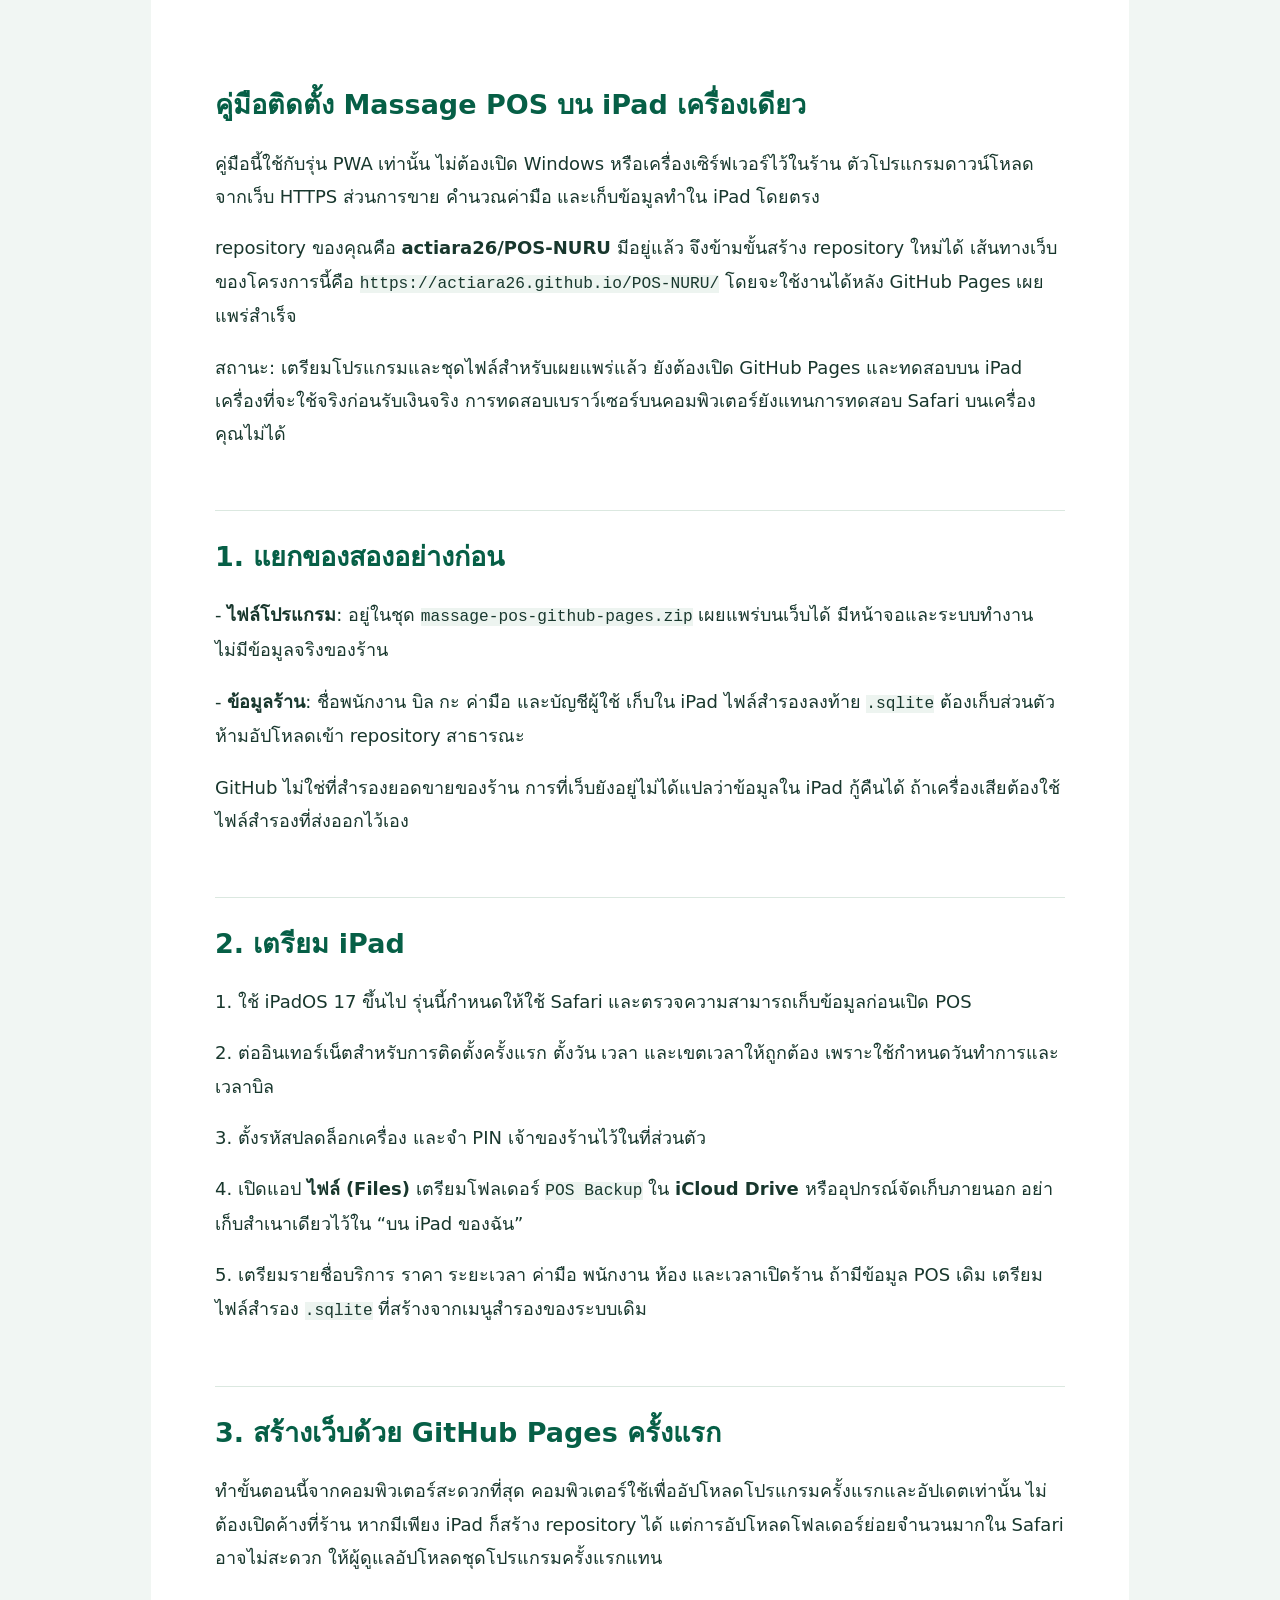
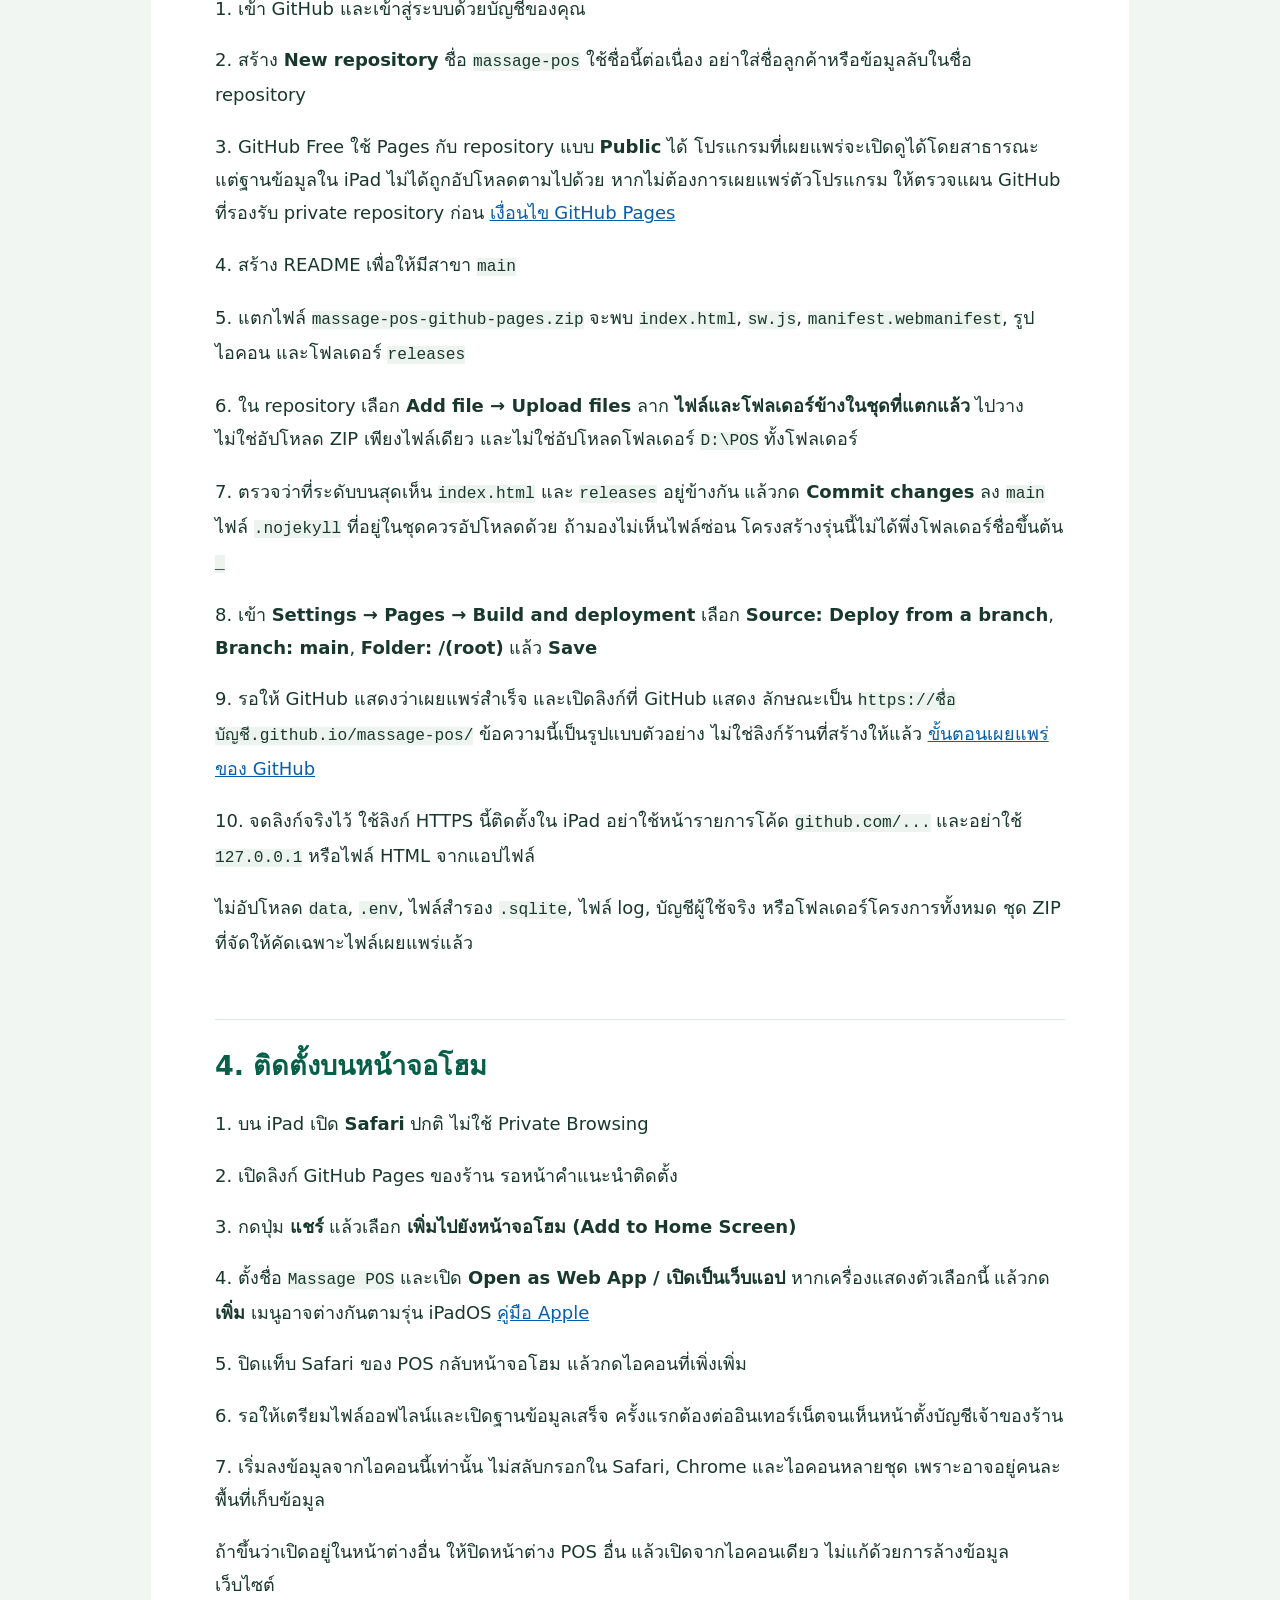
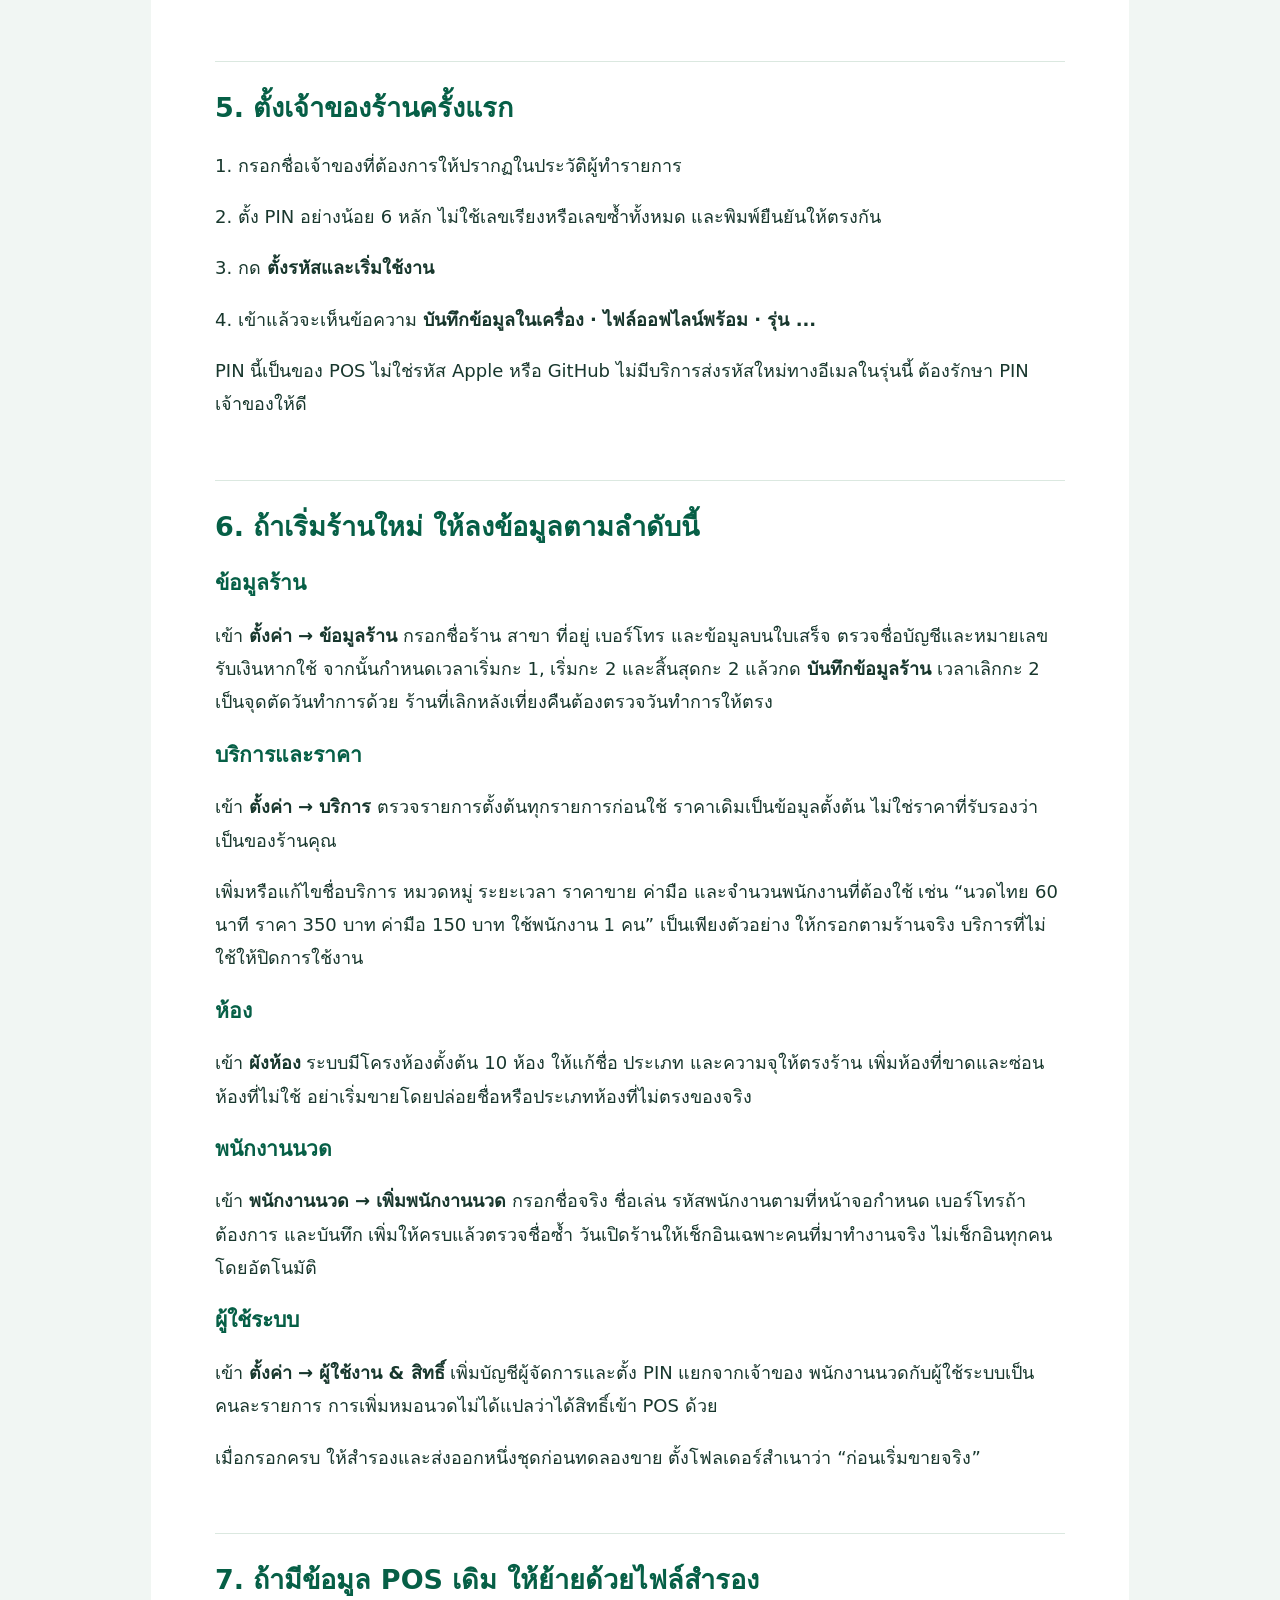
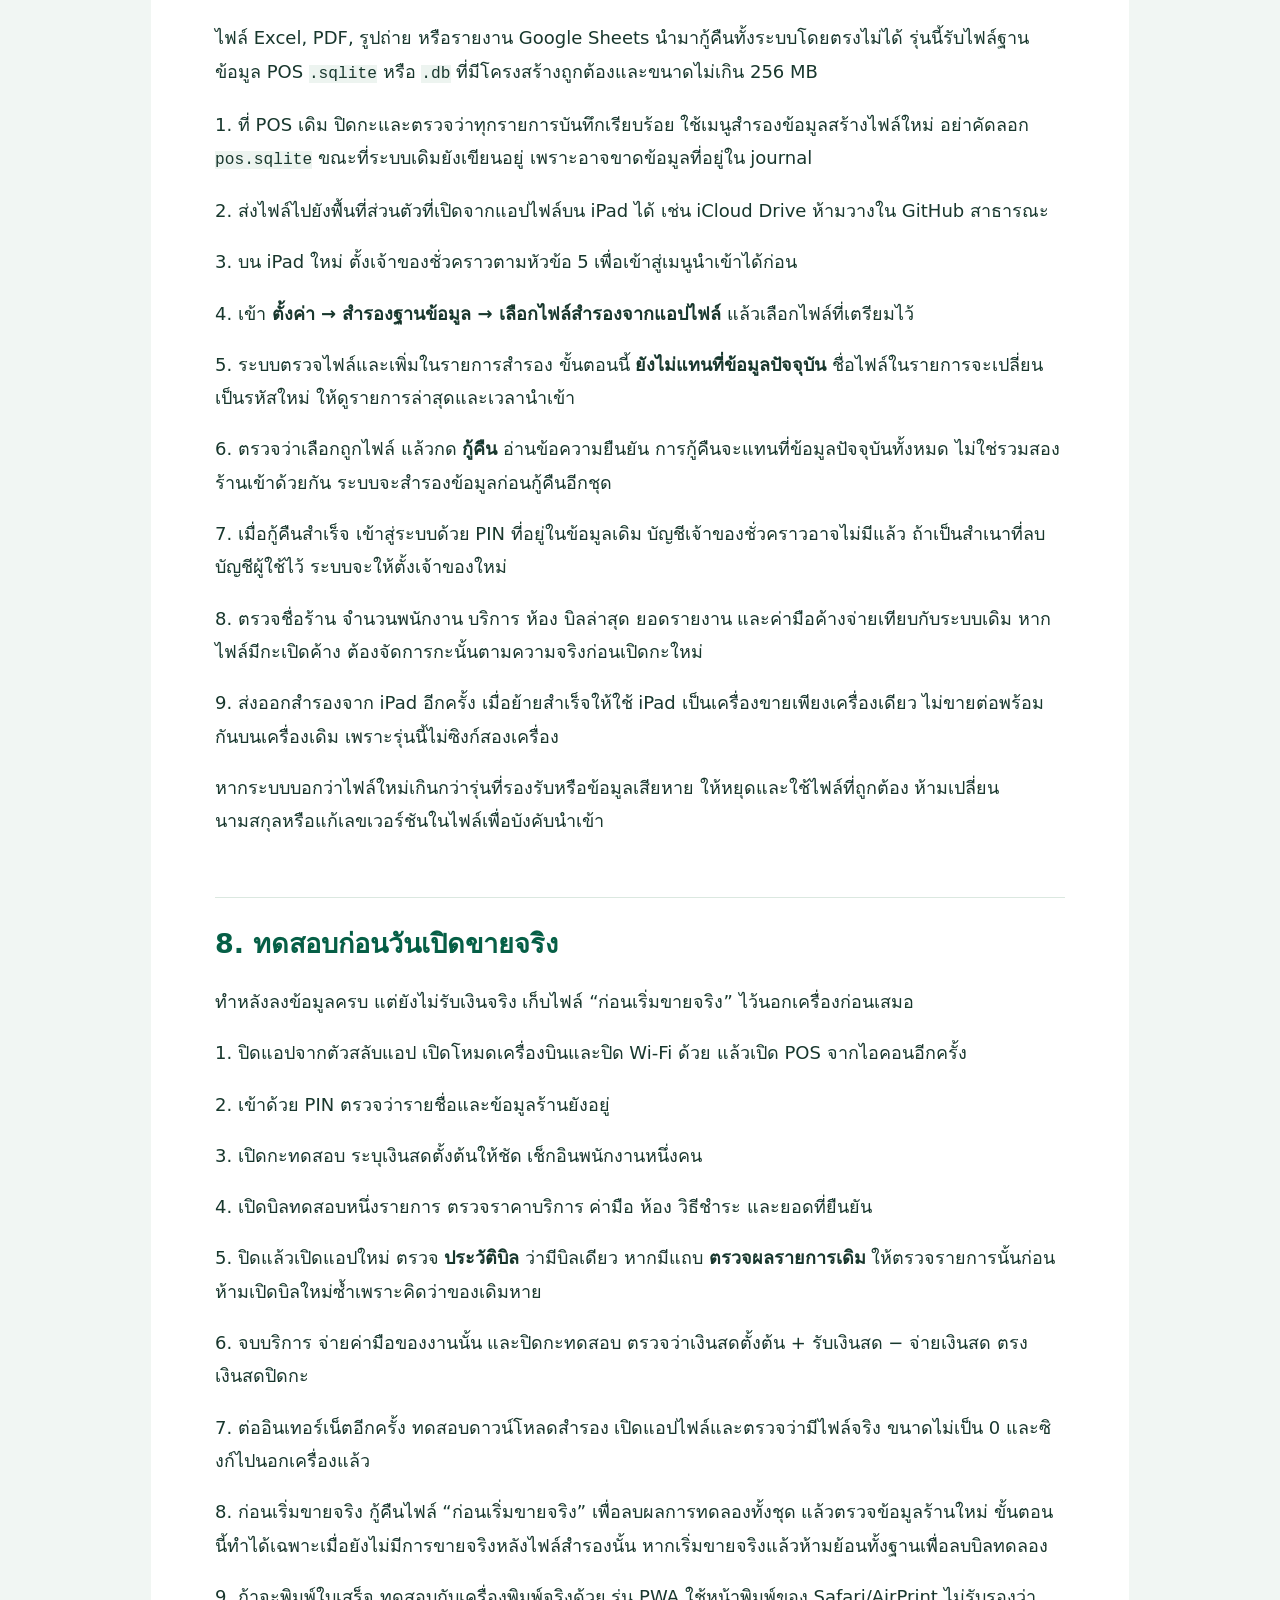
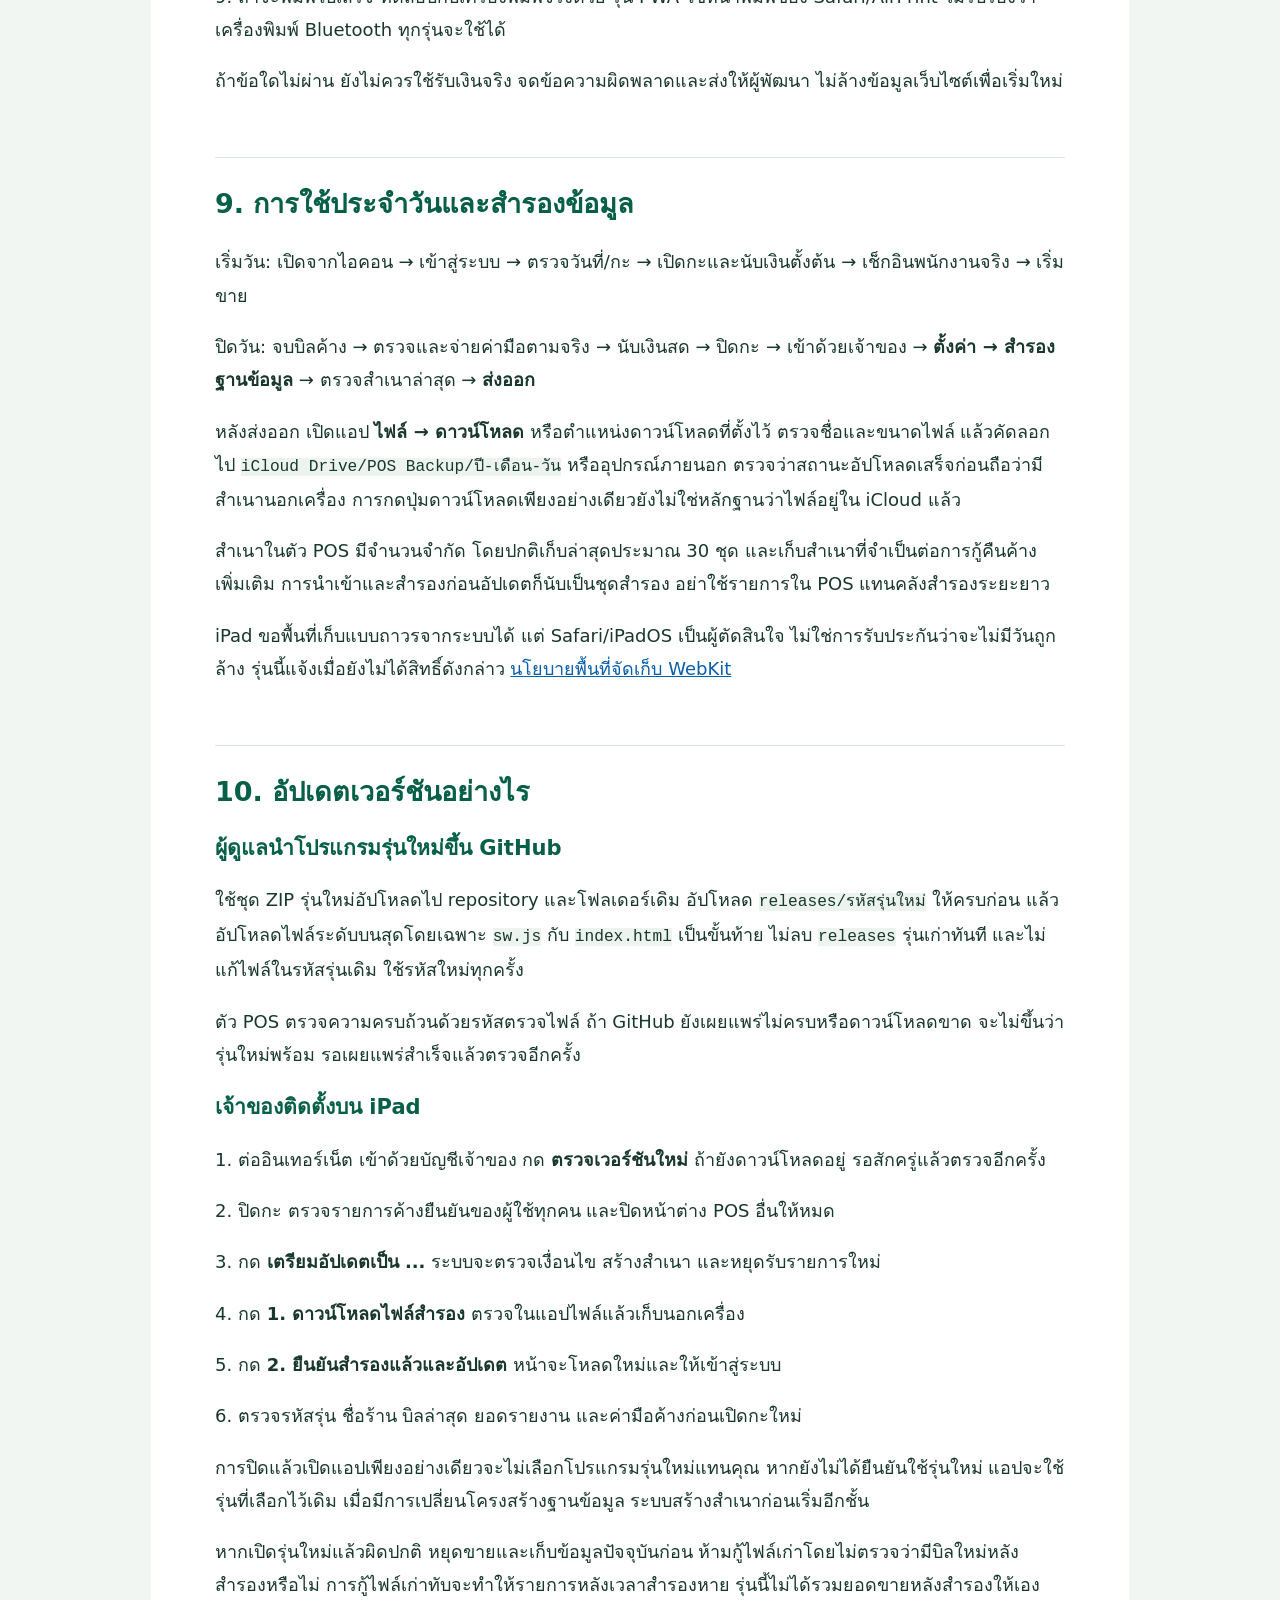
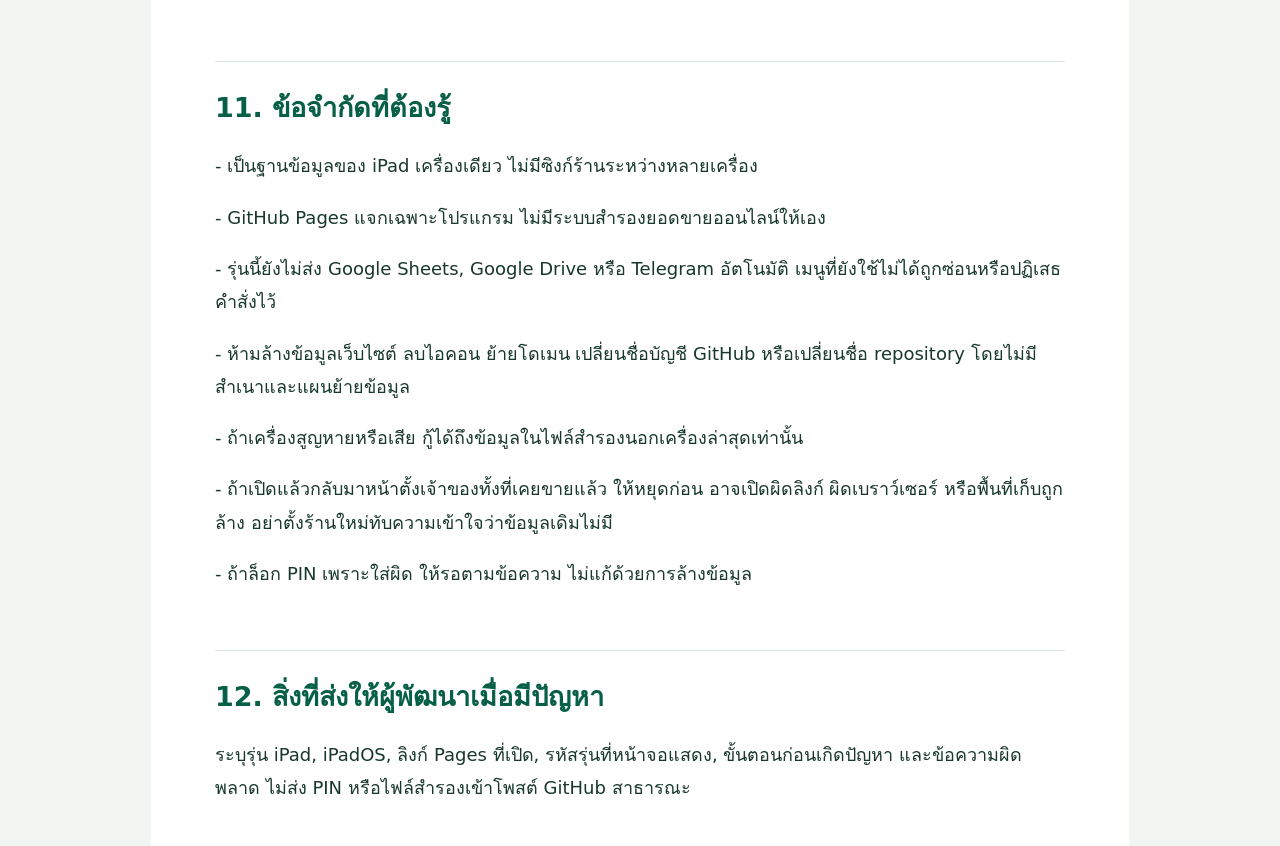
==== guide.html @ fe76857d "Add iPad PWA shell and Thai setup guide Publish only the generated program and documentation for the" ====
<!doctype html><html lang="th"><meta charset="utf-8"><meta name="viewport" content="width=device-width,initial-scale=1"><title>คู่มือ POS บน iPad</title><style>body{font:18px/1.85 system-ui,sans-serif;color:#18372d;background:#f1f6f3;margin:0}article{max-width:850px;margin:auto;background:white;padding:clamp(24px,5vw,64px)}h1,h2,h3{line-height:1.4;color:#065f46}h2{margin-top:2.2em;border-top:1px solid #dbe8e0;padding-top:1em}a{color:#075eaa;overflow-wrap:anywhere}code{font-size:.9em;overflow-wrap:anywhere;background:#edf4f0}p{margin:0 0 1em}@media print{body{background:white}article{padding:0}h2{break-after:avoid}}</style><article><h1>คู่มือติดตั้ง Massage POS บน iPad เครื่องเดียว</h1>

<p>คู่มือนี้ใช้กับรุ่น PWA เท่านั้น ไม่ต้องเปิด Windows หรือเครื่องเซิร์ฟเวอร์ไว้ในร้าน ตัวโปรแกรมดาวน์โหลดจากเว็บ HTTPS ส่วนการขาย คำนวณค่ามือ และเก็บข้อมูลทำใน iPad โดยตรง</p>

<p>repository ของคุณคือ <strong>actiara26/POS-NURU</strong> มีอยู่แล้ว จึงข้ามขั้นสร้าง repository ใหม่ได้ เส้นทางเว็บของโครงการนี้คือ <code>https://actiara26.github.io/POS-NURU/</code> โดยจะใช้งานได้หลัง GitHub Pages เผยแพร่สำเร็จ</p>

<p>สถานะ: เตรียมโปรแกรมและชุดไฟล์สำหรับเผยแพร่แล้ว ยังต้องเปิด GitHub Pages และทดสอบบน iPad เครื่องที่จะใช้จริงก่อนรับเงินจริง การทดสอบเบราว์เซอร์บนคอมพิวเตอร์ยังแทนการทดสอบ Safari บนเครื่องคุณไม่ได้</p>

<h2>1. แยกของสองอย่างก่อน</h2>

<p>- <strong>ไฟล์โปรแกรม</strong>: อยู่ในชุด <code>massage-pos-github-pages.zip</code> เผยแพร่บนเว็บได้ มีหน้าจอและระบบทำงาน ไม่มีข้อมูลจริงของร้าน</p>
<p>- <strong>ข้อมูลร้าน</strong>: ชื่อพนักงาน บิล กะ ค่ามือ และบัญชีผู้ใช้ เก็บใน iPad ไฟล์สำรองลงท้าย <code>.sqlite</code> ต้องเก็บส่วนตัว ห้ามอัปโหลดเข้า repository สาธารณะ</p>

<p>GitHub ไม่ใช่ที่สำรองยอดขายของร้าน การที่เว็บยังอยู่ไม่ได้แปลว่าข้อมูลใน iPad กู้คืนได้ ถ้าเครื่องเสียต้องใช้ไฟล์สำรองที่ส่งออกไว้เอง</p>

<h2>2. เตรียม iPad</h2>

<p>1. ใช้ iPadOS 17 ขึ้นไป รุ่นนี้กำหนดให้ใช้ Safari และตรวจความสามารถเก็บข้อมูลก่อนเปิด POS</p>
<p>2. ต่ออินเทอร์เน็ตสำหรับการติดตั้งครั้งแรก ตั้งวัน เวลา และเขตเวลาให้ถูกต้อง เพราะใช้กำหนดวันทำการและเวลาบิล</p>
<p>3. ตั้งรหัสปลดล็อกเครื่อง และจำ PIN เจ้าของร้านไว้ในที่ส่วนตัว</p>
<p>4. เปิดแอป <strong>ไฟล์ (Files)</strong> เตรียมโฟลเดอร์ <code>POS Backup</code> ใน <strong>iCloud Drive</strong> หรืออุปกรณ์จัดเก็บภายนอก อย่าเก็บสำเนาเดียวไว้ใน “บน iPad ของฉัน”</p>
<p>5. เตรียมรายชื่อบริการ ราคา ระยะเวลา ค่ามือ พนักงาน ห้อง และเวลาเปิดร้าน ถ้ามีข้อมูล POS เดิม เตรียมไฟล์สำรอง <code>.sqlite</code> ที่สร้างจากเมนูสำรองของระบบเดิม</p>

<h2>3. สร้างเว็บด้วย GitHub Pages ครั้งแรก</h2>

<p>ทำขั้นตอนนี้จากคอมพิวเตอร์สะดวกที่สุด คอมพิวเตอร์ใช้เพื่ออัปโหลดโปรแกรมครั้งแรกและอัปเดตเท่านั้น ไม่ต้องเปิดค้างที่ร้าน หากมีเพียง iPad ก็สร้าง repository ได้ แต่การอัปโหลดโฟลเดอร์ย่อยจำนวนมากใน Safari อาจไม่สะดวก ให้ผู้ดูแลอัปโหลดชุดโปรแกรมครั้งแรกแทน</p>

<p>1. เข้า GitHub และเข้าสู่ระบบด้วยบัญชีของคุณ</p>
<p>2. สร้าง <strong>New repository</strong> ชื่อ <code>massage-pos</code> ใช้ชื่อนี้ต่อเนื่อง อย่าใส่ชื่อลูกค้าหรือข้อมูลลับในชื่อ repository</p>
<p>3. GitHub Free ใช้ Pages กับ repository แบบ <strong>Public</strong> ได้ โปรแกรมที่เผยแพร่จะเปิดดูได้โดยสาธารณะ แต่ฐานข้อมูลใน iPad ไม่ได้ถูกอัปโหลดตามไปด้วย หากไม่ต้องการเผยแพร่ตัวโปรแกรม ให้ตรวจแผน GitHub ที่รองรับ private repository ก่อน <a href="https://docs.github.com/en/pages/getting-started-with-github-pages/configuring-a-publishing-source-for-your-github-pages-site" target="_blank" rel="noopener">เงื่อนไข GitHub Pages</a></p>
<p>4. สร้าง README เพื่อให้มีสาขา <code>main</code></p>
<p>5. แตกไฟล์ <code>massage-pos-github-pages.zip</code> จะพบ <code>index.html</code>, <code>sw.js</code>, <code>manifest.webmanifest</code>, รูปไอคอน และโฟลเดอร์ <code>releases</code></p>
<p>6. ใน repository เลือก <strong>Add file → Upload files</strong> ลาก <strong>ไฟล์และโฟลเดอร์ข้างในชุดที่แตกแล้ว</strong> ไปวาง ไม่ใช่อัปโหลด ZIP เพียงไฟล์เดียว และไม่ใช่อัปโหลดโฟลเดอร์ <code>D:\POS</code> ทั้งโฟลเดอร์</p>
<p>7. ตรวจว่าที่ระดับบนสุดเห็น <code>index.html</code> และ <code>releases</code> อยู่ข้างกัน แล้วกด <strong>Commit changes</strong> ลง <code>main</code> ไฟล์ <code>.nojekyll</code> ที่อยู่ในชุดควรอัปโหลดด้วย ถ้ามองไม่เห็นไฟล์ซ่อน โครงสร้างรุ่นนี้ไม่ได้พึ่งโฟลเดอร์ชื่อขึ้นต้น <code>_</code></p>
<p>8. เข้า <strong>Settings → Pages → Build and deployment</strong> เลือก <strong>Source: Deploy from a branch</strong>, <strong>Branch: main</strong>, <strong>Folder: /(root)</strong> แล้ว <strong>Save</strong></p>
<p>9. รอให้ GitHub แสดงว่าเผยแพร่สำเร็จ และเปิดลิงก์ที่ GitHub แสดง ลักษณะเป็น <code>https://ชื่อบัญชี.github.io/massage-pos/</code> ข้อความนี้เป็นรูปแบบตัวอย่าง ไม่ใช่ลิงก์ร้านที่สร้างให้แล้ว <a href="https://docs.github.com/en/pages/getting-started-with-github-pages/creating-a-github-pages-site" target="_blank" rel="noopener">ขั้นตอนเผยแพร่ของ GitHub</a></p>
<p>10. จดลิงก์จริงไว้ ใช้ลิงก์ HTTPS นี้ติดตั้งใน iPad อย่าใช้หน้ารายการโค้ด <code>github.com/...</code> และอย่าใช้ <code>127.0.0.1</code> หรือไฟล์ HTML จากแอปไฟล์</p>

<p>ไม่อัปโหลด <code>data</code>, <code>.env</code>, ไฟล์สำรอง <code>.sqlite</code>, ไฟล์ log, บัญชีผู้ใช้จริง หรือโฟลเดอร์โครงการทั้งหมด ชุด ZIP ที่จัดให้คัดเฉพาะไฟล์เผยแพร่แล้ว</p>

<h2>4. ติดตั้งบนหน้าจอโฮม</h2>

<p>1. บน iPad เปิด <strong>Safari</strong> ปกติ ไม่ใช้ Private Browsing</p>
<p>2. เปิดลิงก์ GitHub Pages ของร้าน รอหน้าคำแนะนำติดตั้ง</p>
<p>3. กดปุ่ม <strong>แชร์</strong> แล้วเลือก <strong>เพิ่มไปยังหน้าจอโฮม (Add to Home Screen)</strong></p>
<p>4. ตั้งชื่อ <code>Massage POS</code> และเปิด <strong>Open as Web App / เปิดเป็นเว็บแอป</strong> หากเครื่องแสดงตัวเลือกนี้ แล้วกด <strong>เพิ่ม</strong> เมนูอาจต่างกันตามรุ่น iPadOS <a href="https://support.apple.com/en-euro/guide/ipad/ipad8f1f7a29/ipados" target="_blank" rel="noopener">คู่มือ Apple</a></p>
<p>5. ปิดแท็บ Safari ของ POS กลับหน้าจอโฮม แล้วกดไอคอนที่เพิ่งเพิ่ม</p>
<p>6. รอให้เตรียมไฟล์ออฟไลน์และเปิดฐานข้อมูลเสร็จ ครั้งแรกต้องต่ออินเทอร์เน็ตจนเห็นหน้าตั้งบัญชีเจ้าของร้าน</p>
<p>7. เริ่มลงข้อมูลจากไอคอนนี้เท่านั้น ไม่สลับกรอกใน Safari, Chrome และไอคอนหลายชุด เพราะอาจอยู่คนละพื้นที่เก็บข้อมูล</p>

<p>ถ้าขึ้นว่าเปิดอยู่ในหน้าต่างอื่น ให้ปิดหน้าต่าง POS อื่น แล้วเปิดจากไอคอนเดียว ไม่แก้ด้วยการล้างข้อมูลเว็บไซต์</p>

<h2>5. ตั้งเจ้าของร้านครั้งแรก</h2>

<p>1. กรอกชื่อเจ้าของที่ต้องการให้ปรากฏในประวัติผู้ทำรายการ</p>
<p>2. ตั้ง PIN อย่างน้อย 6 หลัก ไม่ใช้เลขเรียงหรือเลขซ้ำทั้งหมด และพิมพ์ยืนยันให้ตรงกัน</p>
<p>3. กด <strong>ตั้งรหัสและเริ่มใช้งาน</strong></p>
<p>4. เข้าแล้วจะเห็นข้อความ <strong>บันทึกข้อมูลในเครื่อง · ไฟล์ออฟไลน์พร้อม · รุ่น ...</strong></p>

<p>PIN นี้เป็นของ POS ไม่ใช่รหัส Apple หรือ GitHub ไม่มีบริการส่งรหัสใหม่ทางอีเมลในรุ่นนี้ ต้องรักษา PIN เจ้าของให้ดี</p>

<h2>6. ถ้าเริ่มร้านใหม่ ให้ลงข้อมูลตามลำดับนี้</h2>

<h3>ข้อมูลร้าน</h3>

<p>เข้า <strong>ตั้งค่า → ข้อมูลร้าน</strong> กรอกชื่อร้าน สาขา ที่อยู่ เบอร์โทร และข้อมูลบนใบเสร็จ ตรวจชื่อบัญชีและหมายเลขรับเงินหากใช้ จากนั้นกำหนดเวลาเริ่มกะ 1, เริ่มกะ 2 และสิ้นสุดกะ 2 แล้วกด <strong>บันทึกข้อมูลร้าน</strong> เวลาเลิกกะ 2 เป็นจุดตัดวันทำการด้วย ร้านที่เลิกหลังเที่ยงคืนต้องตรวจวันทำการให้ตรง</p>

<h3>บริการและราคา</h3>

<p>เข้า <strong>ตั้งค่า → บริการ</strong> ตรวจรายการตั้งต้นทุกรายการก่อนใช้ ราคาเดิมเป็นข้อมูลตั้งต้น ไม่ใช่ราคาที่รับรองว่าเป็นของร้านคุณ</p>

<p>เพิ่มหรือแก้ไขชื่อบริการ หมวดหมู่ ระยะเวลา ราคาขาย ค่ามือ และจำนวนพนักงานที่ต้องใช้ เช่น “นวดไทย 60 นาที ราคา 350 บาท ค่ามือ 150 บาท ใช้พนักงาน 1 คน” เป็นเพียงตัวอย่าง ให้กรอกตามร้านจริง บริการที่ไม่ใช้ให้ปิดการใช้งาน</p>

<h3>ห้อง</h3>

<p>เข้า <strong>ผังห้อง</strong> ระบบมีโครงห้องตั้งต้น 10 ห้อง ให้แก้ชื่อ ประเภท และความจุให้ตรงร้าน เพิ่มห้องที่ขาดและซ่อนห้องที่ไม่ใช้ อย่าเริ่มขายโดยปล่อยชื่อหรือประเภทห้องที่ไม่ตรงของจริง</p>

<h3>พนักงานนวด</h3>

<p>เข้า <strong>พนักงานนวด → เพิ่มพนักงานนวด</strong> กรอกชื่อจริง ชื่อเล่น รหัสพนักงานตามที่หน้าจอกำหนด เบอร์โทรถ้าต้องการ และบันทึก เพิ่มให้ครบแล้วตรวจชื่อซ้ำ วันเปิดร้านให้เช็กอินเฉพาะคนที่มาทำงานจริง ไม่เช็กอินทุกคนโดยอัตโนมัติ</p>

<h3>ผู้ใช้ระบบ</h3>

<p>เข้า <strong>ตั้งค่า → ผู้ใช้งาน &amp; สิทธิ์</strong> เพิ่มบัญชีผู้จัดการและตั้ง PIN แยกจากเจ้าของ พนักงานนวดกับผู้ใช้ระบบเป็นคนละรายการ การเพิ่มหมอนวดไม่ได้แปลว่าได้สิทธิ์เข้า POS ด้วย</p>

<p>เมื่อกรอกครบ ให้สำรองและส่งออกหนึ่งชุดก่อนทดลองขาย ตั้งโฟลเดอร์สำเนาว่า “ก่อนเริ่มขายจริง”</p>

<h2>7. ถ้ามีข้อมูล POS เดิม ให้ย้ายด้วยไฟล์สำรอง</h2>

<p>ไฟล์ Excel, PDF, รูปถ่าย หรือรายงาน Google Sheets นำมากู้คืนทั้งระบบโดยตรงไม่ได้ รุ่นนี้รับไฟล์ฐานข้อมูล POS <code>.sqlite</code> หรือ <code>.db</code> ที่มีโครงสร้างถูกต้องและขนาดไม่เกิน 256 MB</p>

<p>1. ที่ POS เดิม ปิดกะและตรวจว่าทุกรายการบันทึกเรียบร้อย ใช้เมนูสำรองข้อมูลสร้างไฟล์ใหม่ อย่าคัดลอก <code>pos.sqlite</code> ขณะที่ระบบเดิมยังเขียนอยู่ เพราะอาจขาดข้อมูลที่อยู่ใน journal</p>
<p>2. ส่งไฟล์ไปยังพื้นที่ส่วนตัวที่เปิดจากแอปไฟล์บน iPad ได้ เช่น iCloud Drive ห้ามวางใน GitHub สาธารณะ</p>
<p>3. บน iPad ใหม่ ตั้งเจ้าของชั่วคราวตามหัวข้อ 5 เพื่อเข้าสู่เมนูนำเข้าได้ก่อน</p>
<p>4. เข้า <strong>ตั้งค่า → สำรองฐานข้อมูล → เลือกไฟล์สำรองจากแอปไฟล์</strong> แล้วเลือกไฟล์ที่เตรียมไว้</p>
<p>5. ระบบตรวจไฟล์และเพิ่มในรายการสำรอง ขั้นตอนนี้ <strong>ยังไม่แทนที่ข้อมูลปัจจุบัน</strong> ชื่อไฟล์ในรายการจะเปลี่ยนเป็นรหัสใหม่ ให้ดูรายการล่าสุดและเวลานำเข้า</p>
<p>6. ตรวจว่าเลือกถูกไฟล์ แล้วกด <strong>กู้คืน</strong> อ่านข้อความยืนยัน การกู้คืนจะแทนที่ข้อมูลปัจจุบันทั้งหมด ไม่ใช่รวมสองร้านเข้าด้วยกัน ระบบจะสำรองข้อมูลก่อนกู้คืนอีกชุด</p>
<p>7. เมื่อกู้คืนสำเร็จ เข้าสู่ระบบด้วย PIN ที่อยู่ในข้อมูลเดิม บัญชีเจ้าของชั่วคราวอาจไม่มีแล้ว ถ้าเป็นสำเนาที่ลบบัญชีผู้ใช้ไว้ ระบบจะให้ตั้งเจ้าของใหม่</p>
<p>8. ตรวจชื่อร้าน จำนวนพนักงาน บริการ ห้อง บิลล่าสุด ยอดรายงาน และค่ามือค้างจ่ายเทียบกับระบบเดิม หากไฟล์มีกะเปิดค้าง ต้องจัดการกะนั้นตามความจริงก่อนเปิดกะใหม่</p>
<p>9. ส่งออกสำรองจาก iPad อีกครั้ง เมื่อย้ายสำเร็จให้ใช้ iPad เป็นเครื่องขายเพียงเครื่องเดียว ไม่ขายต่อพร้อมกันบนเครื่องเดิม เพราะรุ่นนี้ไม่ซิงก์สองเครื่อง</p>

<p>หากระบบบอกว่าไฟล์ใหม่เกินกว่ารุ่นที่รองรับหรือข้อมูลเสียหาย ให้หยุดและใช้ไฟล์ที่ถูกต้อง ห้ามเปลี่ยนนามสกุลหรือแก้เลขเวอร์ชันในไฟล์เพื่อบังคับนำเข้า</p>

<h2>8. ทดสอบก่อนวันเปิดขายจริง</h2>

<p>ทำหลังลงข้อมูลครบ แต่ยังไม่รับเงินจริง เก็บไฟล์ “ก่อนเริ่มขายจริง” ไว้นอกเครื่องก่อนเสมอ</p>

<p>1. ปิดแอปจากตัวสลับแอป เปิดโหมดเครื่องบินและปิด Wi-Fi ด้วย แล้วเปิด POS จากไอคอนอีกครั้ง</p>
<p>2. เข้าด้วย PIN ตรวจว่ารายชื่อและข้อมูลร้านยังอยู่</p>
<p>3. เปิดกะทดสอบ ระบุเงินสดตั้งต้นให้ชัด เช็กอินพนักงานหนึ่งคน</p>
<p>4. เปิดบิลทดสอบหนึ่งรายการ ตรวจราคาบริการ ค่ามือ ห้อง วิธีชำระ และยอดที่ยืนยัน</p>
<p>5. ปิดแล้วเปิดแอปใหม่ ตรวจ <strong>ประวัติบิล</strong> ว่ามีบิลเดียว หากมีแถบ <strong>ตรวจผลรายการเดิม</strong> ให้ตรวจรายการนั้นก่อน ห้ามเปิดบิลใหม่ซ้ำเพราะคิดว่าของเดิมหาย</p>
<p>6. จบบริการ จ่ายค่ามือของงานนั้น และปิดกะทดสอบ ตรวจว่าเงินสดตั้งต้น + รับเงินสด − จ่ายเงินสด ตรงเงินสดปิดกะ</p>
<p>7. ต่ออินเทอร์เน็ตอีกครั้ง ทดสอบดาวน์โหลดสำรอง เปิดแอปไฟล์และตรวจว่ามีไฟล์จริง ขนาดไม่เป็น 0 และซิงก์ไปนอกเครื่องแล้ว</p>
<p>8. ก่อนเริ่มขายจริง กู้คืนไฟล์ “ก่อนเริ่มขายจริง” เพื่อลบผลการทดลองทั้งชุด แล้วตรวจข้อมูลร้านใหม่ ขั้นตอนนี้ทำได้เฉพาะเมื่อยังไม่มีการขายจริงหลังไฟล์สำรองนั้น หากเริ่มขายจริงแล้วห้ามย้อนทั้งฐานเพื่อลบบิลทดลอง</p>
<p>9. ถ้าจะพิมพ์ใบเสร็จ ทดสอบกับเครื่องพิมพ์จริงด้วย รุ่น PWA ใช้หน้าพิมพ์ของ Safari/AirPrint ไม่รับรองว่าเครื่องพิมพ์ Bluetooth ทุกรุ่นจะใช้ได้</p>

<p>ถ้าข้อใดไม่ผ่าน ยังไม่ควรใช้รับเงินจริง จดข้อความผิดพลาดและส่งให้ผู้พัฒนา ไม่ล้างข้อมูลเว็บไซต์เพื่อเริ่มใหม่</p>

<h2>9. การใช้ประจำวันและสำรองข้อมูล</h2>

<p>เริ่มวัน: เปิดจากไอคอน → เข้าสู่ระบบ → ตรวจวันที่/กะ → เปิดกะและนับเงินตั้งต้น → เช็กอินพนักงานจริง → เริ่มขาย</p>

<p>ปิดวัน: จบบิลค้าง → ตรวจและจ่ายค่ามือตามจริง → นับเงินสด → ปิดกะ → เข้าด้วยเจ้าของ → <strong>ตั้งค่า → สำรองฐานข้อมูล</strong> → ตรวจสำเนาล่าสุด → <strong>ส่งออก</strong></p>

<p>หลังส่งออก เปิดแอป <strong>ไฟล์ → ดาวน์โหลด</strong> หรือตำแหน่งดาวน์โหลดที่ตั้งไว้ ตรวจชื่อและขนาดไฟล์ แล้วคัดลอกไป <code>iCloud Drive/POS Backup/ปี-เดือน-วัน</code> หรืออุปกรณ์ภายนอก ตรวจว่าสถานะอัปโหลดเสร็จก่อนถือว่ามีสำเนานอกเครื่อง การกดปุ่มดาวน์โหลดเพียงอย่างเดียวยังไม่ใช่หลักฐานว่าไฟล์อยู่ใน iCloud แล้ว</p>

<p>สำเนาในตัว POS มีจำนวนจำกัด โดยปกติเก็บล่าสุดประมาณ 30 ชุด และเก็บสำเนาที่จำเป็นต่อการกู้คืนค้างเพิ่มเติม การนำเข้าและสำรองก่อนอัปเดตก็นับเป็นชุดสำรอง อย่าใช้รายการใน POS แทนคลังสำรองระยะยาว</p>

<p>iPad ขอพื้นที่เก็บแบบถาวรจากระบบได้ แต่ Safari/iPadOS เป็นผู้ตัดสินใจ ไม่ใช่การรับประกันว่าจะไม่มีวันถูกล้าง รุ่นนี้แจ้งเมื่อยังไม่ได้สิทธิ์ดังกล่าว <a href="https://webkit.org/blog/14403/updates-to-storage-policy/" target="_blank" rel="noopener">นโยบายพื้นที่จัดเก็บ WebKit</a></p>

<h2>10. อัปเดตเวอร์ชันอย่างไร</h2>

<h3>ผู้ดูแลนำโปรแกรมรุ่นใหม่ขึ้น GitHub</h3>

<p>ใช้ชุด ZIP รุ่นใหม่อัปโหลดไป repository และโฟลเดอร์เดิม อัปโหลด <code>releases/รหัสรุ่นใหม่</code> ให้ครบก่อน แล้วอัปโหลดไฟล์ระดับบนสุดโดยเฉพาะ <code>sw.js</code> กับ <code>index.html</code> เป็นขั้นท้าย ไม่ลบ <code>releases</code> รุ่นเก่าทันที และไม่แก้ไฟล์ในรหัสรุ่นเดิม ใช้รหัสใหม่ทุกครั้ง</p>

<p>ตัว POS ตรวจความครบถ้วนด้วยรหัสตรวจไฟล์ ถ้า GitHub ยังเผยแพร่ไม่ครบหรือดาวน์โหลดขาด จะไม่ขึ้นว่ารุ่นใหม่พร้อม รอเผยแพร่สำเร็จแล้วตรวจอีกครั้ง</p>

<h3>เจ้าของติดตั้งบน iPad</h3>

<p>1. ต่ออินเทอร์เน็ต เข้าด้วยบัญชีเจ้าของ กด <strong>ตรวจเวอร์ชันใหม่</strong> ถ้ายังดาวน์โหลดอยู่ รอสักครู่แล้วตรวจอีกครั้ง</p>
<p>2. ปิดกะ ตรวจรายการค้างยืนยันของผู้ใช้ทุกคน และปิดหน้าต่าง POS อื่นให้หมด</p>
<p>3. กด <strong>เตรียมอัปเดตเป็น ...</strong> ระบบจะตรวจเงื่อนไข สร้างสำเนา และหยุดรับรายการใหม่</p>
<p>4. กด <strong>1. ดาวน์โหลดไฟล์สำรอง</strong> ตรวจในแอปไฟล์แล้วเก็บนอกเครื่อง</p>
<p>5. กด <strong>2. ยืนยันสำรองแล้วและอัปเดต</strong> หน้าจะโหลดใหม่และให้เข้าสู่ระบบ</p>
<p>6. ตรวจรหัสรุ่น ชื่อร้าน บิลล่าสุด ยอดรายงาน และค่ามือค้างก่อนเปิดกะใหม่</p>

<p>การปิดแล้วเปิดแอปเพียงอย่างเดียวจะไม่เลือกโปรแกรมรุ่นใหม่แทนคุณ หากยังไม่ได้ยืนยันใช้รุ่นใหม่ แอปจะใช้รุ่นที่เลือกไว้เดิม เมื่อมีการเปลี่ยนโครงสร้างฐานข้อมูล ระบบสร้างสำเนาก่อนเริ่มอีกชั้น</p>

<p>หากเปิดรุ่นใหม่แล้วผิดปกติ หยุดขายและเก็บข้อมูลปัจจุบันก่อน ห้ามกู้ไฟล์เก่าโดยไม่ตรวจว่ามีบิลใหม่หลังสำรองหรือไม่ การกู้ไฟล์เก่าทับจะทำให้รายการหลังเวลาสำรองหาย รุ่นนี้ไม่ได้รวมยอดขายหลังสำรองให้เอง</p>

<h2>11. ข้อจำกัดที่ต้องรู้</h2>

<p>- เป็นฐานข้อมูลของ iPad เครื่องเดียว ไม่มีซิงก์ร้านระหว่างหลายเครื่อง</p>
<p>- GitHub Pages แจกเฉพาะโปรแกรม ไม่มีระบบสำรองยอดขายออนไลน์ให้เอง</p>
<p>- รุ่นนี้ยังไม่ส่ง Google Sheets, Google Drive หรือ Telegram อัตโนมัติ เมนูที่ยังใช้ไม่ได้ถูกซ่อนหรือปฏิเสธคำสั่งไว้</p>
<p>- ห้ามล้างข้อมูลเว็บไซต์ ลบไอคอน ย้ายโดเมน เปลี่ยนชื่อบัญชี GitHub หรือเปลี่ยนชื่อ repository โดยไม่มีสำเนาและแผนย้ายข้อมูล</p>
<p>- ถ้าเครื่องสูญหายหรือเสีย กู้ได้ถึงข้อมูลในไฟล์สำรองนอกเครื่องล่าสุดเท่านั้น</p>
<p>- ถ้าเปิดแล้วกลับมาหน้าตั้งเจ้าของทั้งที่เคยขายแล้ว ให้หยุดก่อน อาจเปิดผิดลิงก์ ผิดเบราว์เซอร์ หรือพื้นที่เก็บถูกล้าง อย่าตั้งร้านใหม่ทับความเข้าใจว่าข้อมูลเดิมไม่มี</p>
<p>- ถ้าล็อก PIN เพราะใส่ผิด ให้รอตามข้อความ ไม่แก้ด้วยการล้างข้อมูล</p>

<h2>12. สิ่งที่ส่งให้ผู้พัฒนาเมื่อมีปัญหา</h2>

<p>ระบุรุ่น iPad, iPadOS, ลิงก์ Pages ที่เปิด, รหัสรุ่นที่หน้าจอแสดง, ขั้นตอนก่อนเกิดปัญหา และข้อความผิดพลาด ไม่ส่ง PIN หรือไฟล์สำรองเข้าโพสต์ GitHub สาธารณะ</p>
</article></html>
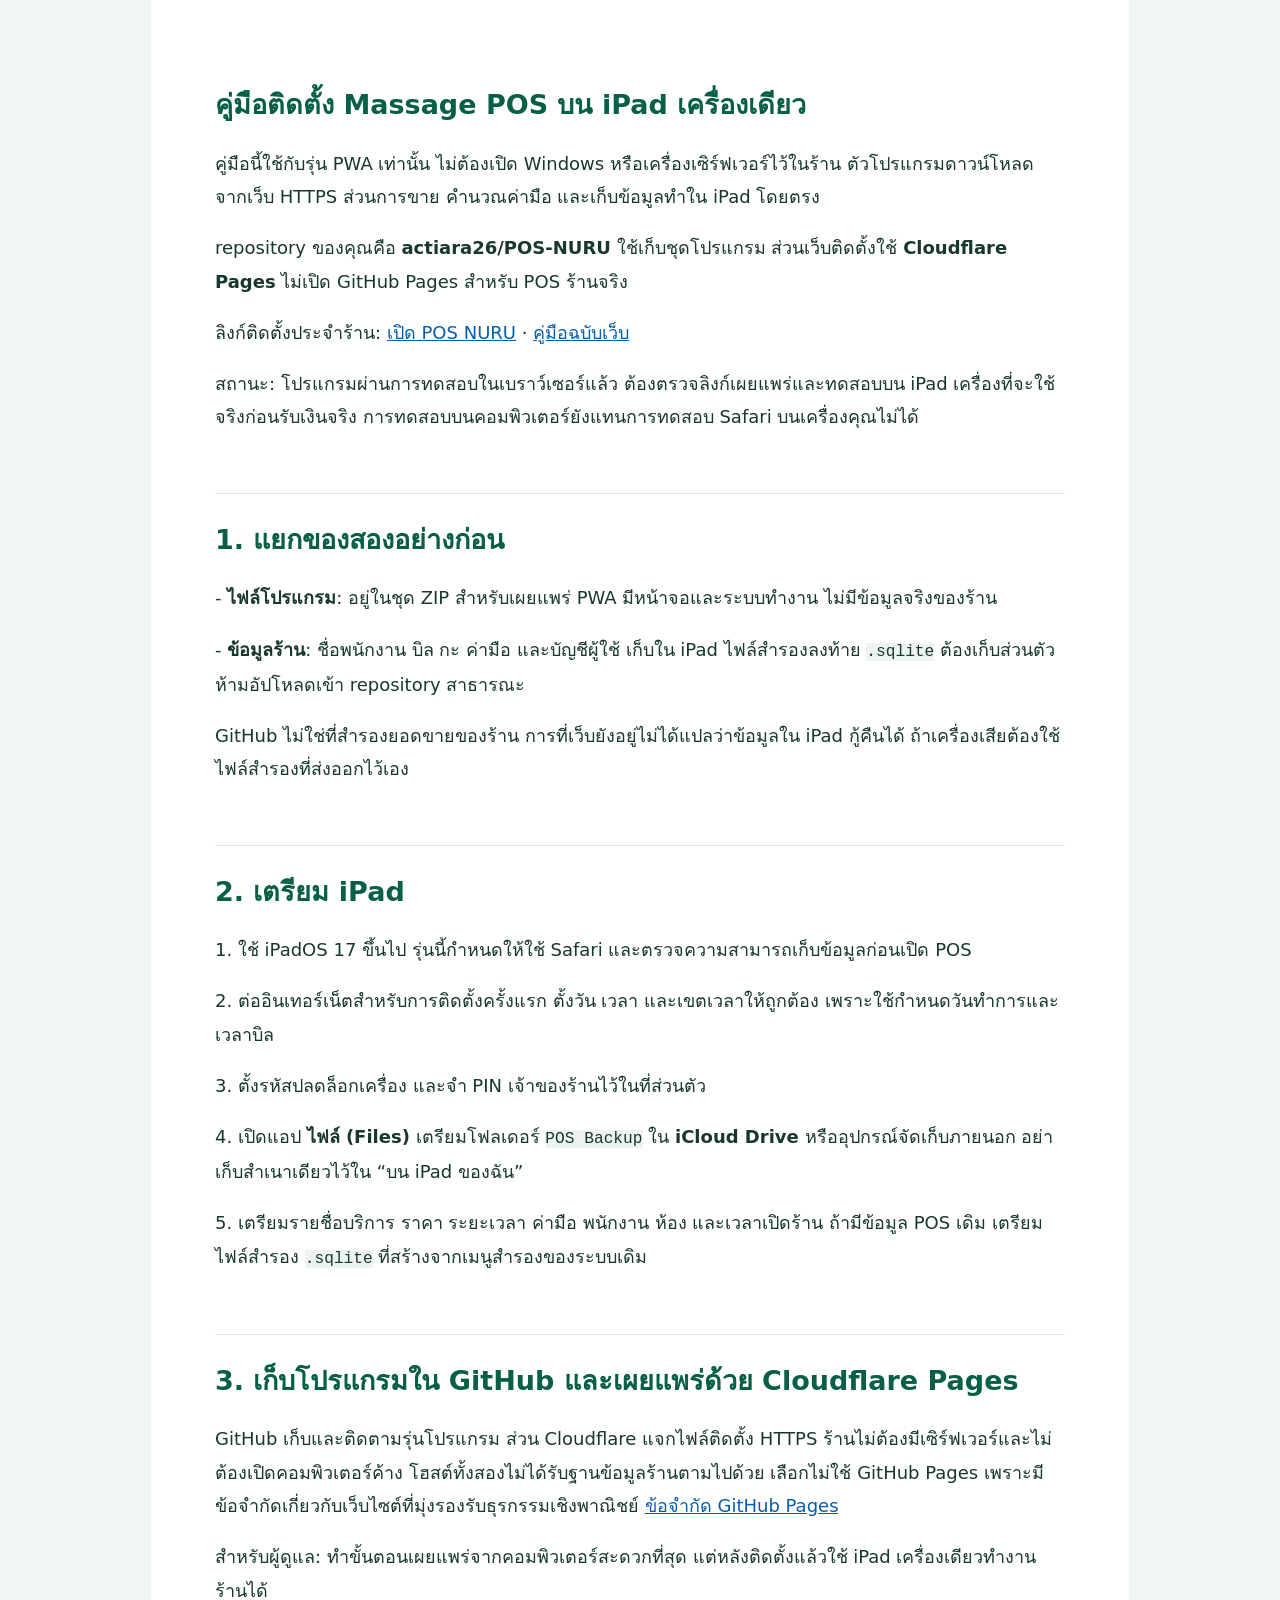
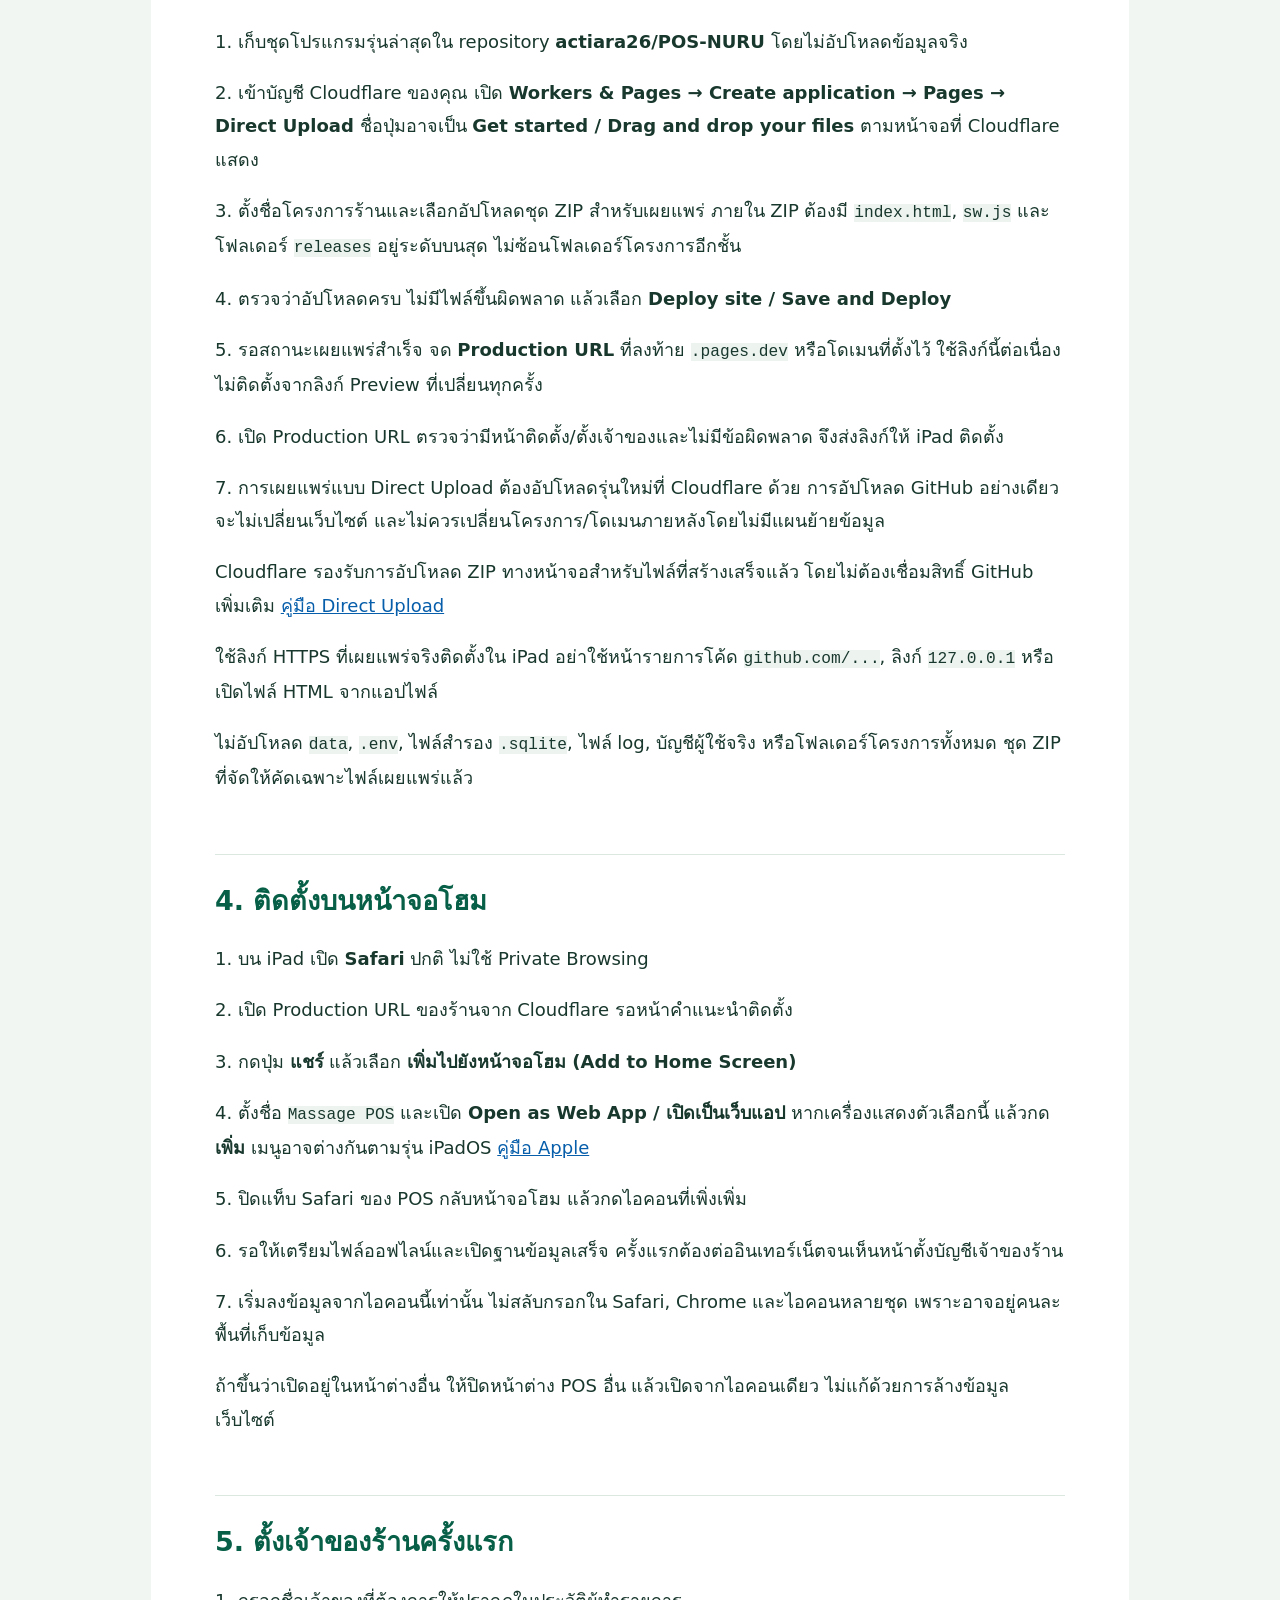
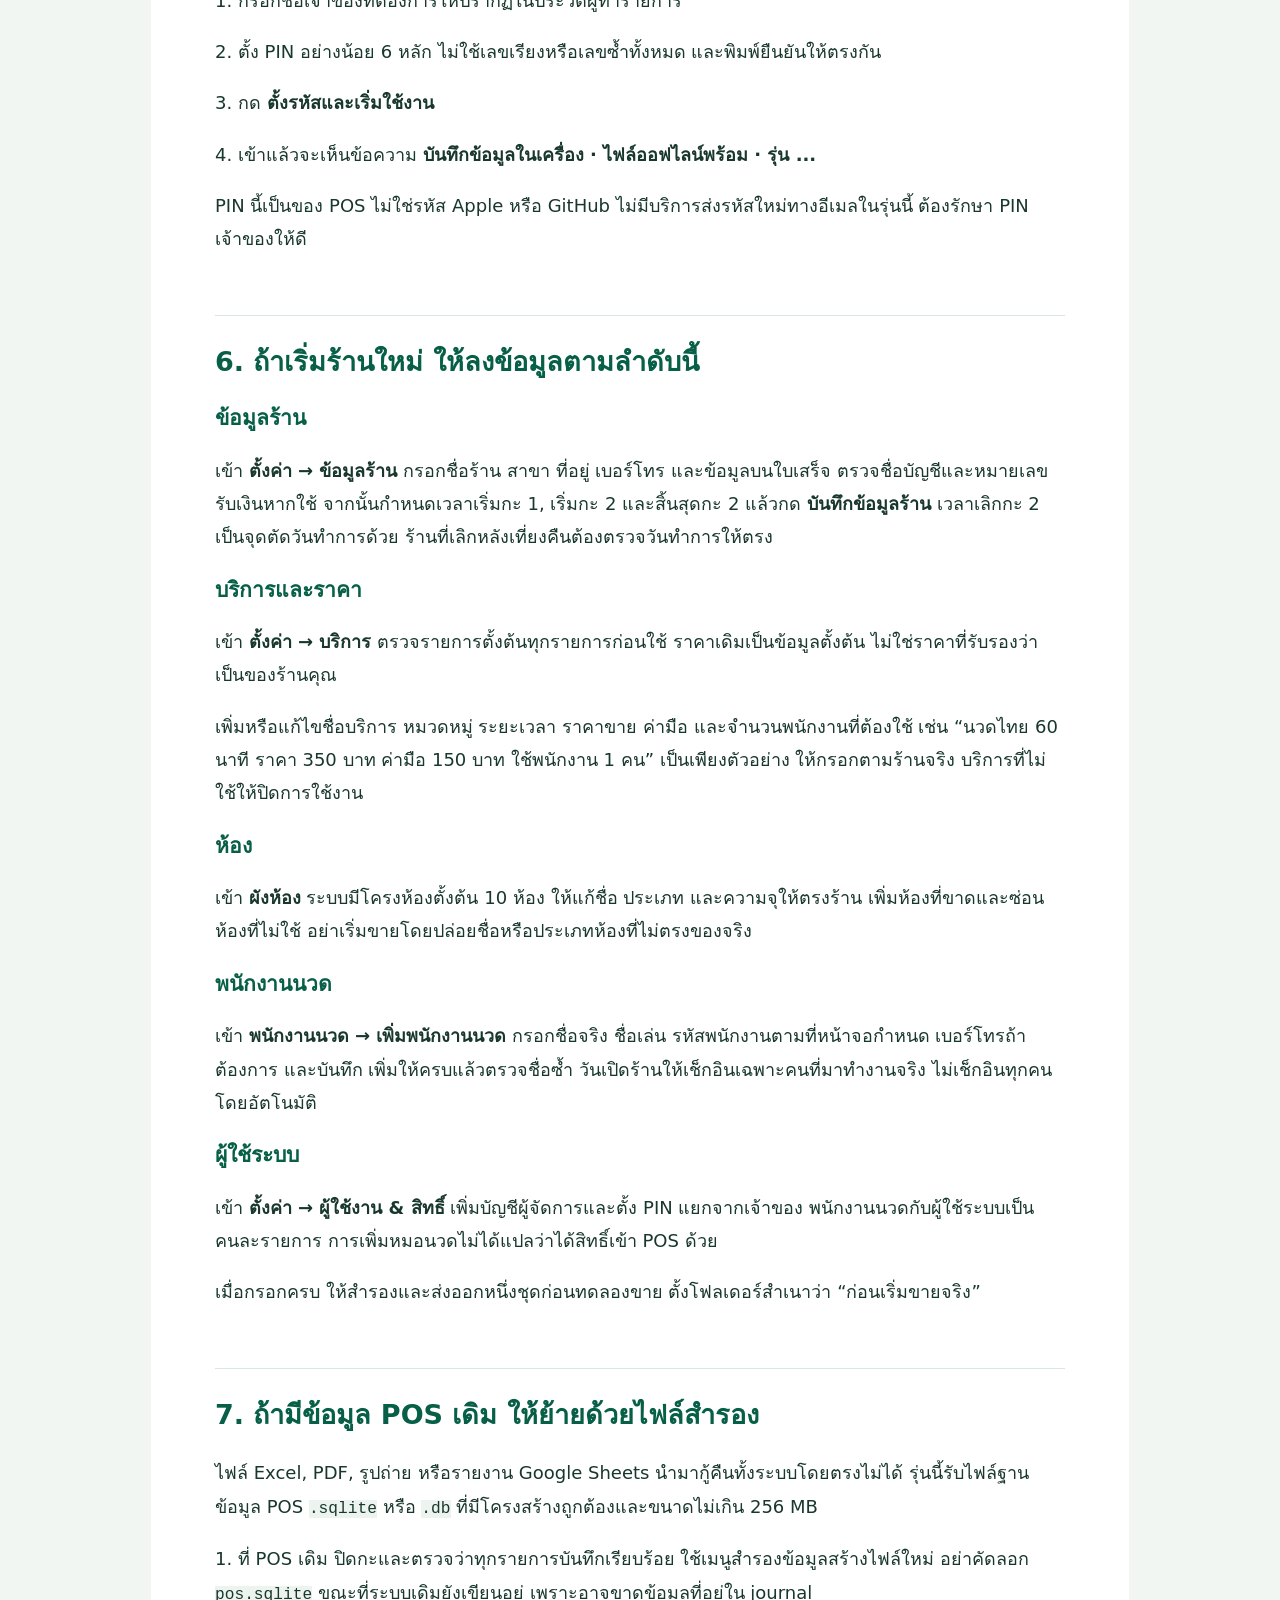
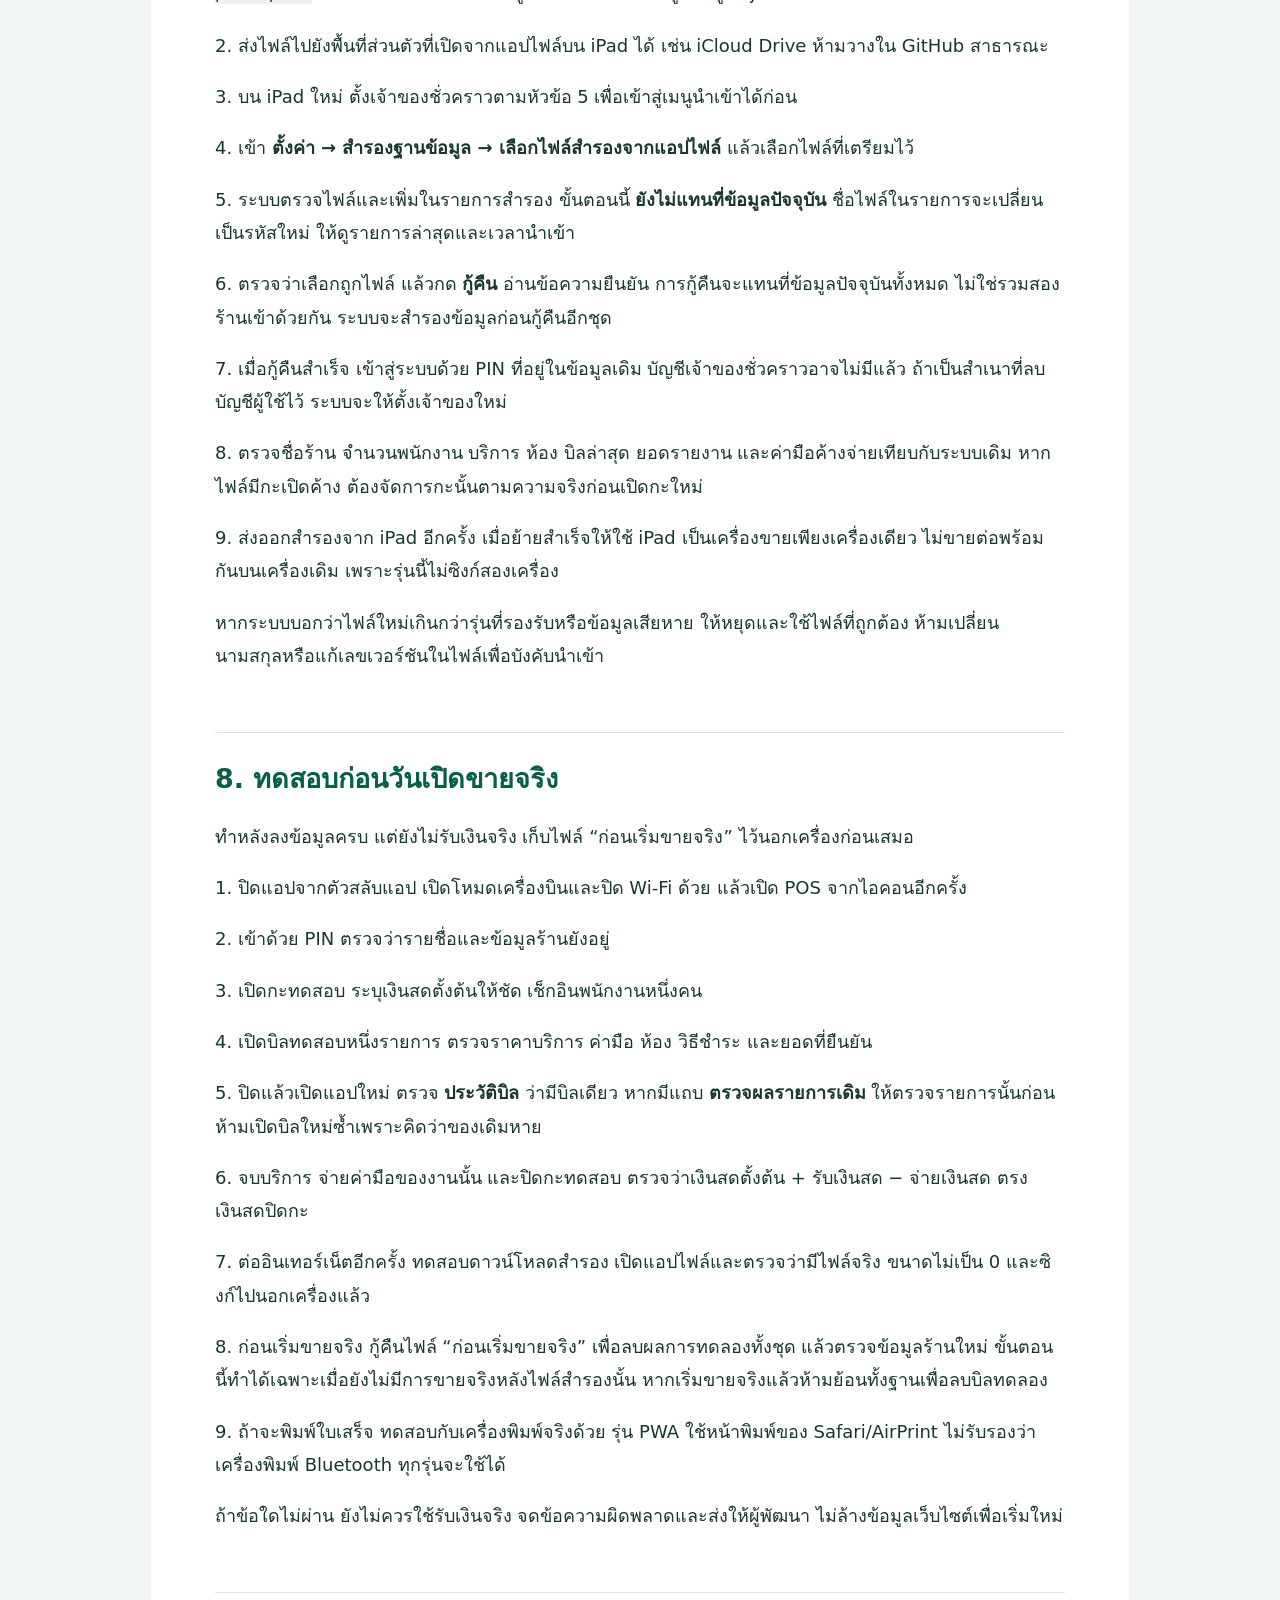
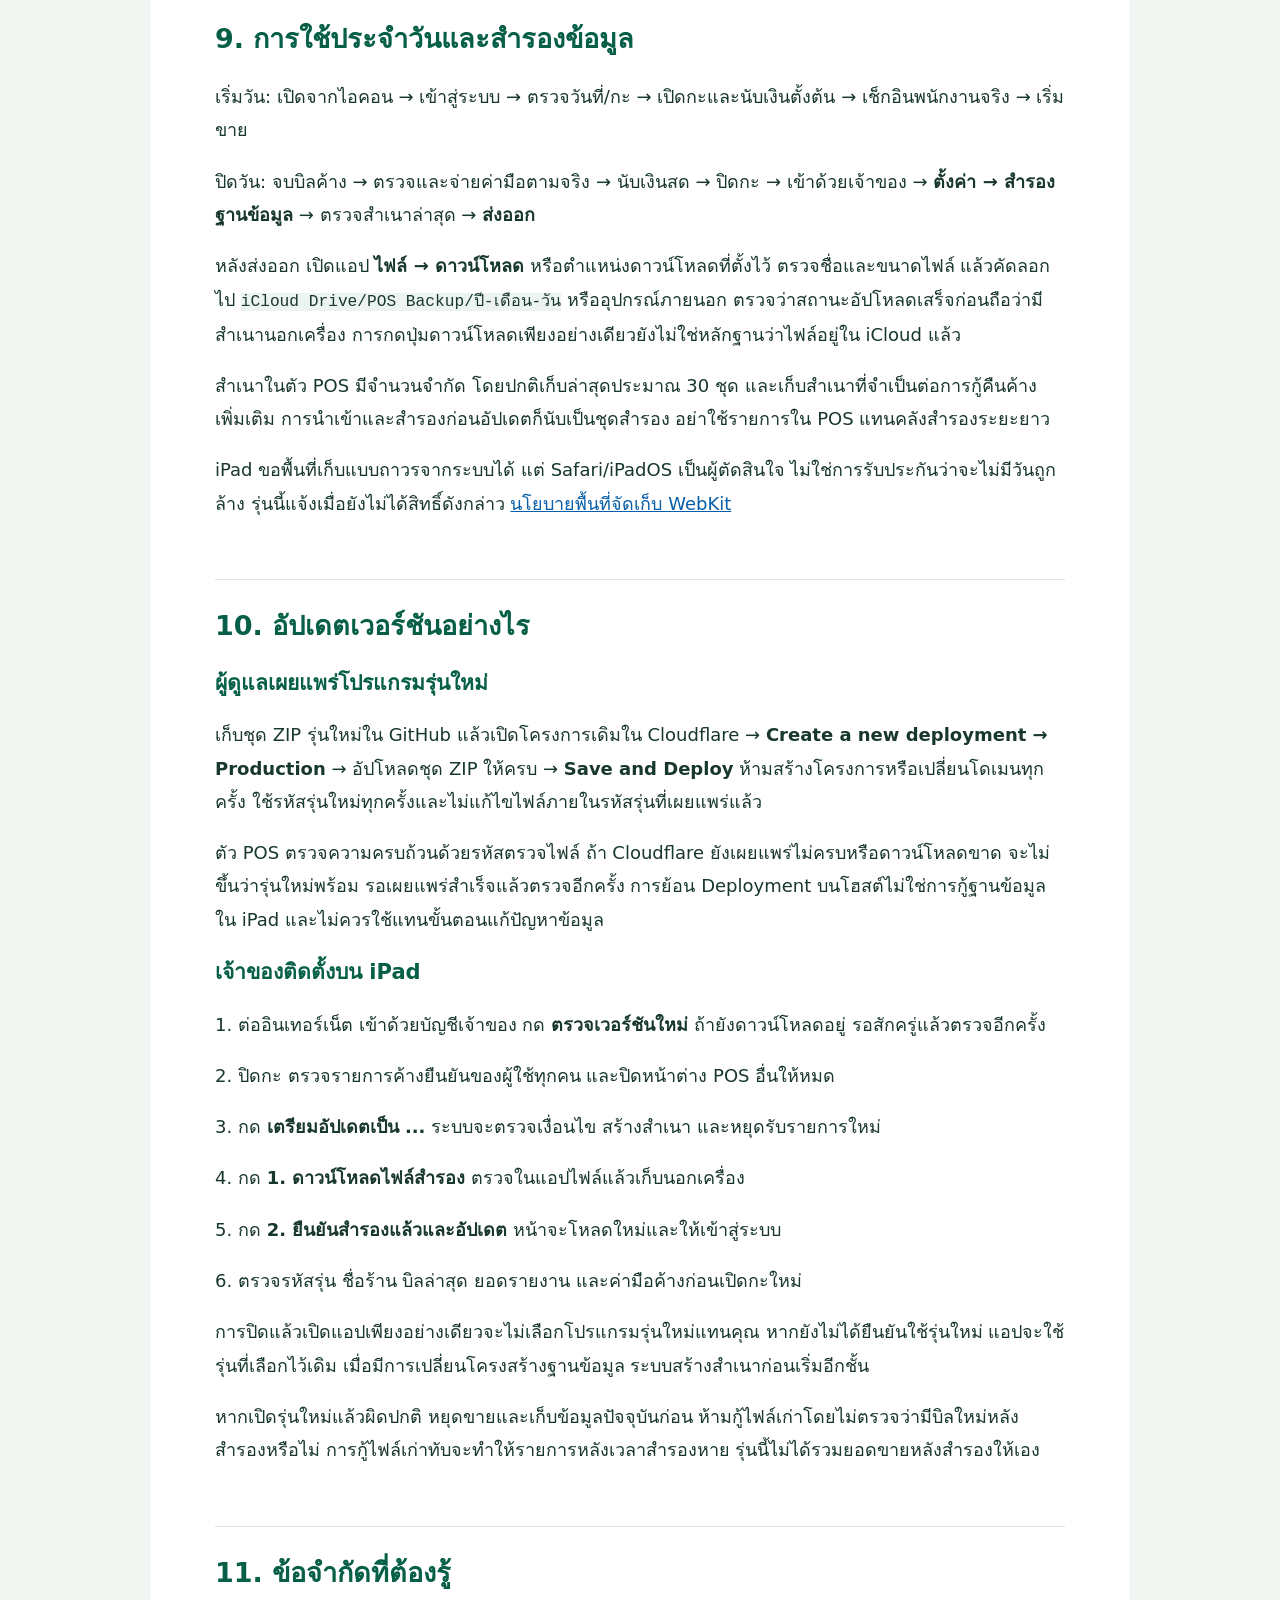
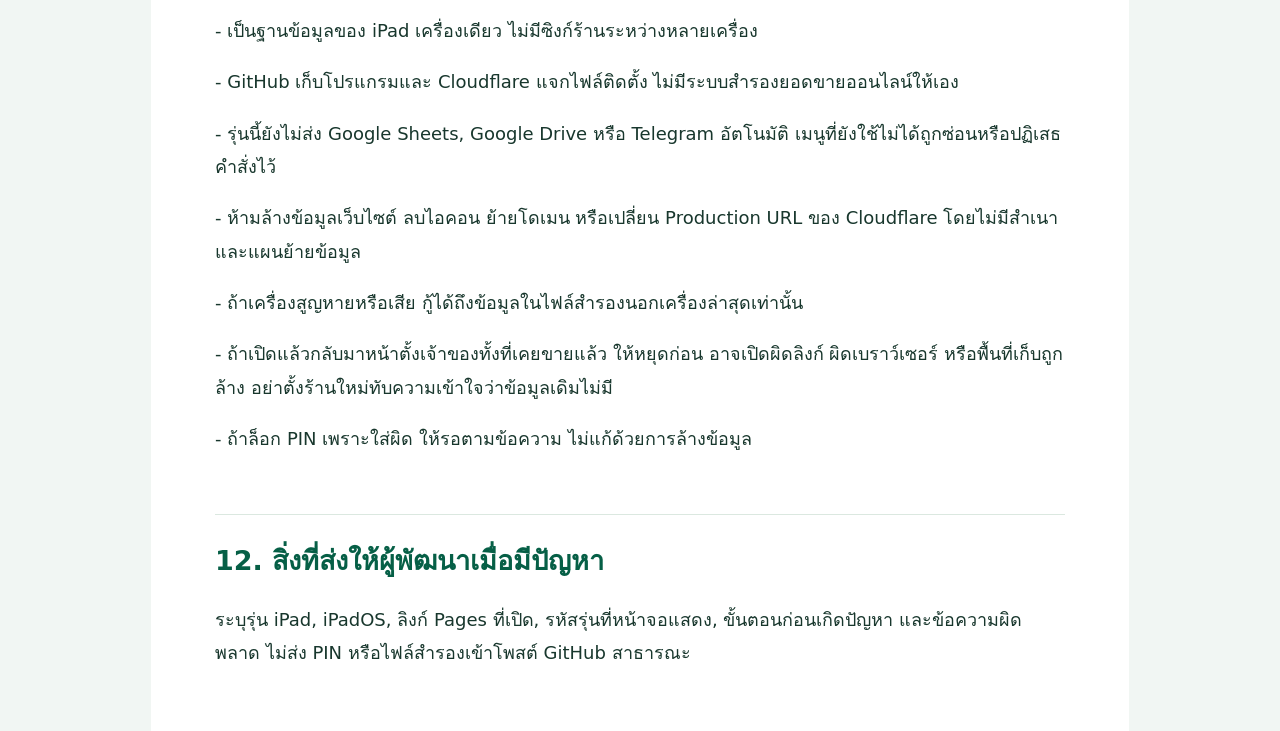
==== commit 3aa9724d: "Publish verified Cloudflare PWA package and iPad guide Production: https://pos-nuru.pages.dev/ Rele" ====
--- a/guide.html
+++ b/guide.html
@@ -2,13 +2,15 @@
 
 <p>คู่มือนี้ใช้กับรุ่น PWA เท่านั้น ไม่ต้องเปิด Windows หรือเครื่องเซิร์ฟเวอร์ไว้ในร้าน ตัวโปรแกรมดาวน์โหลดจากเว็บ HTTPS ส่วนการขาย คำนวณค่ามือ และเก็บข้อมูลทำใน iPad โดยตรง</p>
 
-<p>repository ของคุณคือ <strong>actiara26/POS-NURU</strong> มีอยู่แล้ว จึงข้ามขั้นสร้าง repository ใหม่ได้ เส้นทางเว็บของโครงการนี้คือ <code>https://actiara26.github.io/POS-NURU/</code> โดยจะใช้งานได้หลัง GitHub Pages เผยแพร่สำเร็จ</p>
+<p>repository ของคุณคือ <strong>actiara26/POS-NURU</strong> ใช้เก็บชุดโปรแกรม ส่วนเว็บติดตั้งใช้ <strong>Cloudflare Pages</strong> ไม่เปิด GitHub Pages สำหรับ POS ร้านจริง</p>
 
-<p>สถานะ: เตรียมโปรแกรมและชุดไฟล์สำหรับเผยแพร่แล้ว ยังต้องเปิด GitHub Pages และทดสอบบน iPad เครื่องที่จะใช้จริงก่อนรับเงินจริง การทดสอบเบราว์เซอร์บนคอมพิวเตอร์ยังแทนการทดสอบ Safari บนเครื่องคุณไม่ได้</p>
+<p>ลิงก์ติดตั้งประจำร้าน: <a href="https://pos-nuru.pages.dev/" target="_blank" rel="noopener">เปิด POS NURU</a> · <a href="https://pos-nuru.pages.dev/guide.html" target="_blank" rel="noopener">คู่มือฉบับเว็บ</a></p>
+
+<p>สถานะ: โปรแกรมผ่านการทดสอบในเบราว์เซอร์แล้ว ต้องตรวจลิงก์เผยแพร่และทดสอบบน iPad เครื่องที่จะใช้จริงก่อนรับเงินจริง การทดสอบบนคอมพิวเตอร์ยังแทนการทดสอบ Safari บนเครื่องคุณไม่ได้</p>
 
 <h2>1. แยกของสองอย่างก่อน</h2>
 
-<p>- <strong>ไฟล์โปรแกรม</strong>: อยู่ในชุด <code>massage-pos-github-pages.zip</code> เผยแพร่บนเว็บได้ มีหน้าจอและระบบทำงาน ไม่มีข้อมูลจริงของร้าน</p>
+<p>- <strong>ไฟล์โปรแกรม</strong>: อยู่ในชุด ZIP สำหรับเผยแพร่ PWA มีหน้าจอและระบบทำงาน ไม่มีข้อมูลจริงของร้าน</p>
 <p>- <strong>ข้อมูลร้าน</strong>: ชื่อพนักงาน บิล กะ ค่ามือ และบัญชีผู้ใช้ เก็บใน iPad ไฟล์สำรองลงท้าย <code>.sqlite</code> ต้องเก็บส่วนตัว ห้ามอัปโหลดเข้า repository สาธารณะ</p>
 
 <p>GitHub ไม่ใช่ที่สำรองยอดขายของร้าน การที่เว็บยังอยู่ไม่ได้แปลว่าข้อมูลใน iPad กู้คืนได้ ถ้าเครื่องเสียต้องใช้ไฟล์สำรองที่ส่งออกไว้เอง</p>
@@ -21,27 +23,30 @@
 <p>4. เปิดแอป <strong>ไฟล์ (Files)</strong> เตรียมโฟลเดอร์ <code>POS Backup</code> ใน <strong>iCloud Drive</strong> หรืออุปกรณ์จัดเก็บภายนอก อย่าเก็บสำเนาเดียวไว้ใน “บน iPad ของฉัน”</p>
 <p>5. เตรียมรายชื่อบริการ ราคา ระยะเวลา ค่ามือ พนักงาน ห้อง และเวลาเปิดร้าน ถ้ามีข้อมูล POS เดิม เตรียมไฟล์สำรอง <code>.sqlite</code> ที่สร้างจากเมนูสำรองของระบบเดิม</p>
 
-<h2>3. สร้างเว็บด้วย GitHub Pages ครั้งแรก</h2>
+<h2>3. เก็บโปรแกรมใน GitHub และเผยแพร่ด้วย Cloudflare Pages</h2>
 
-<p>ทำขั้นตอนนี้จากคอมพิวเตอร์สะดวกที่สุด คอมพิวเตอร์ใช้เพื่ออัปโหลดโปรแกรมครั้งแรกและอัปเดตเท่านั้น ไม่ต้องเปิดค้างที่ร้าน หากมีเพียง iPad ก็สร้าง repository ได้ แต่การอัปโหลดโฟลเดอร์ย่อยจำนวนมากใน Safari อาจไม่สะดวก ให้ผู้ดูแลอัปโหลดชุดโปรแกรมครั้งแรกแทน</p>
+<p>GitHub เก็บและติดตามรุ่นโปรแกรม ส่วน Cloudflare แจกไฟล์ติดตั้ง HTTPS ร้านไม่ต้องมีเซิร์ฟเวอร์และไม่ต้องเปิดคอมพิวเตอร์ค้าง โฮสต์ทั้งสองไม่ได้รับฐานข้อมูลร้านตามไปด้วย เลือกไม่ใช้ GitHub Pages เพราะมีข้อจำกัดเกี่ยวกับเว็บไซต์ที่มุ่งรองรับธุรกรรมเชิงพาณิชย์ <a href="https://docs.github.com/en/pages/getting-started-with-github-pages/github-pages-limits" target="_blank" rel="noopener">ข้อจำกัด GitHub Pages</a></p>
 
-<p>1. เข้า GitHub และเข้าสู่ระบบด้วยบัญชีของคุณ</p>
-<p>2. สร้าง <strong>New repository</strong> ชื่อ <code>massage-pos</code> ใช้ชื่อนี้ต่อเนื่อง อย่าใส่ชื่อลูกค้าหรือข้อมูลลับในชื่อ repository</p>
-<p>3. GitHub Free ใช้ Pages กับ repository แบบ <strong>Public</strong> ได้ โปรแกรมที่เผยแพร่จะเปิดดูได้โดยสาธารณะ แต่ฐานข้อมูลใน iPad ไม่ได้ถูกอัปโหลดตามไปด้วย หากไม่ต้องการเผยแพร่ตัวโปรแกรม ให้ตรวจแผน GitHub ที่รองรับ private repository ก่อน <a href="https://docs.github.com/en/pages/getting-started-with-github-pages/configuring-a-publishing-source-for-your-github-pages-site" target="_blank" rel="noopener">เงื่อนไข GitHub Pages</a></p>
-<p>4. สร้าง README เพื่อให้มีสาขา <code>main</code></p>
-<p>5. แตกไฟล์ <code>massage-pos-github-pages.zip</code> จะพบ <code>index.html</code>, <code>sw.js</code>, <code>manifest.webmanifest</code>, รูปไอคอน และโฟลเดอร์ <code>releases</code></p>
-<p>6. ใน repository เลือก <strong>Add file → Upload files</strong> ลาก <strong>ไฟล์และโฟลเดอร์ข้างในชุดที่แตกแล้ว</strong> ไปวาง ไม่ใช่อัปโหลด ZIP เพียงไฟล์เดียว และไม่ใช่อัปโหลดโฟลเดอร์ <code>D:\POS</code> ทั้งโฟลเดอร์</p>
-<p>7. ตรวจว่าที่ระดับบนสุดเห็น <code>index.html</code> และ <code>releases</code> อยู่ข้างกัน แล้วกด <strong>Commit changes</strong> ลง <code>main</code> ไฟล์ <code>.nojekyll</code> ที่อยู่ในชุดควรอัปโหลดด้วย ถ้ามองไม่เห็นไฟล์ซ่อน โครงสร้างรุ่นนี้ไม่ได้พึ่งโฟลเดอร์ชื่อขึ้นต้น <code>_</code></p>
-<p>8. เข้า <strong>Settings → Pages → Build and deployment</strong> เลือก <strong>Source: Deploy from a branch</strong>, <strong>Branch: main</strong>, <strong>Folder: /(root)</strong> แล้ว <strong>Save</strong></p>
-<p>9. รอให้ GitHub แสดงว่าเผยแพร่สำเร็จ และเปิดลิงก์ที่ GitHub แสดง ลักษณะเป็น <code>https://ชื่อบัญชี.github.io/massage-pos/</code> ข้อความนี้เป็นรูปแบบตัวอย่าง ไม่ใช่ลิงก์ร้านที่สร้างให้แล้ว <a href="https://docs.github.com/en/pages/getting-started-with-github-pages/creating-a-github-pages-site" target="_blank" rel="noopener">ขั้นตอนเผยแพร่ของ GitHub</a></p>
-<p>10. จดลิงก์จริงไว้ ใช้ลิงก์ HTTPS นี้ติดตั้งใน iPad อย่าใช้หน้ารายการโค้ด <code>github.com/...</code> และอย่าใช้ <code>127.0.0.1</code> หรือไฟล์ HTML จากแอปไฟล์</p>
+<p>สำหรับผู้ดูแล: ทำขั้นตอนเผยแพร่จากคอมพิวเตอร์สะดวกที่สุด แต่หลังติดตั้งแล้วใช้ iPad เครื่องเดียวทำงานร้านได้</p>
+
+<p>1. เก็บชุดโปรแกรมรุ่นล่าสุดใน repository <strong>actiara26/POS-NURU</strong> โดยไม่อัปโหลดข้อมูลจริง</p>
+<p>2. เข้าบัญชี Cloudflare ของคุณ เปิด <strong>Workers &amp; Pages → Create application → Pages → Direct Upload</strong> ชื่อปุ่มอาจเป็น <strong>Get started / Drag and drop your files</strong> ตามหน้าจอที่ Cloudflare แสดง</p>
+<p>3. ตั้งชื่อโครงการร้านและเลือกอัปโหลดชุด ZIP สำหรับเผยแพร่ ภายใน ZIP ต้องมี <code>index.html</code>, <code>sw.js</code> และโฟลเดอร์ <code>releases</code> อยู่ระดับบนสุด ไม่ซ้อนโฟลเดอร์โครงการอีกชั้น</p>
+<p>4. ตรวจว่าอัปโหลดครบ ไม่มีไฟล์ขึ้นผิดพลาด แล้วเลือก <strong>Deploy site / Save and Deploy</strong></p>
+<p>5. รอสถานะเผยแพร่สำเร็จ จด <strong>Production URL</strong> ที่ลงท้าย <code>.pages.dev</code> หรือโดเมนที่ตั้งไว้ ใช้ลิงก์นี้ต่อเนื่อง ไม่ติดตั้งจากลิงก์ Preview ที่เปลี่ยนทุกครั้ง</p>
+<p>6. เปิด Production URL ตรวจว่ามีหน้าติดตั้ง/ตั้งเจ้าของและไม่มีข้อผิดพลาด จึงส่งลิงก์ให้ iPad ติดตั้ง</p>
+<p>7. การเผยแพร่แบบ Direct Upload ต้องอัปโหลดรุ่นใหม่ที่ Cloudflare ด้วย การอัปโหลด GitHub อย่างเดียวจะไม่เปลี่ยนเว็บไซต์ และไม่ควรเปลี่ยนโครงการ/โดเมนภายหลังโดยไม่มีแผนย้ายข้อมูล</p>
+
+<p>Cloudflare รองรับการอัปโหลด ZIP ทางหน้าจอสำหรับไฟล์ที่สร้างเสร็จแล้ว โดยไม่ต้องเชื่อมสิทธิ์ GitHub เพิ่มเติม <a href="https://developers.cloudflare.com/pages/get-started/direct-upload/" target="_blank" rel="noopener">คู่มือ Direct Upload</a></p>
+
+<p>ใช้ลิงก์ HTTPS ที่เผยแพร่จริงติดตั้งใน iPad อย่าใช้หน้ารายการโค้ด <code>github.com/...</code>, ลิงก์ <code>127.0.0.1</code> หรือเปิดไฟล์ HTML จากแอปไฟล์</p>
 
 <p>ไม่อัปโหลด <code>data</code>, <code>.env</code>, ไฟล์สำรอง <code>.sqlite</code>, ไฟล์ log, บัญชีผู้ใช้จริง หรือโฟลเดอร์โครงการทั้งหมด ชุด ZIP ที่จัดให้คัดเฉพาะไฟล์เผยแพร่แล้ว</p>
 
 <h2>4. ติดตั้งบนหน้าจอโฮม</h2>
 
 <p>1. บน iPad เปิด <strong>Safari</strong> ปกติ ไม่ใช้ Private Browsing</p>
-<p>2. เปิดลิงก์ GitHub Pages ของร้าน รอหน้าคำแนะนำติดตั้ง</p>
+<p>2. เปิด Production URL ของร้านจาก Cloudflare รอหน้าคำแนะนำติดตั้ง</p>
 <p>3. กดปุ่ม <strong>แชร์</strong> แล้วเลือก <strong>เพิ่มไปยังหน้าจอโฮม (Add to Home Screen)</strong></p>
 <p>4. ตั้งชื่อ <code>Massage POS</code> และเปิด <strong>Open as Web App / เปิดเป็นเว็บแอป</strong> หากเครื่องแสดงตัวเลือกนี้ แล้วกด <strong>เพิ่ม</strong> เมนูอาจต่างกันตามรุ่น iPadOS <a href="https://support.apple.com/en-euro/guide/ipad/ipad8f1f7a29/ipados" target="_blank" rel="noopener">คู่มือ Apple</a></p>
 <p>5. ปิดแท็บ Safari ของ POS กลับหน้าจอโฮม แล้วกดไอคอนที่เพิ่งเพิ่ม</p>
@@ -131,11 +136,11 @@
 
 <h2>10. อัปเดตเวอร์ชันอย่างไร</h2>
 
-<h3>ผู้ดูแลนำโปรแกรมรุ่นใหม่ขึ้น GitHub</h3>
+<h3>ผู้ดูแลเผยแพร่โปรแกรมรุ่นใหม่</h3>
 
-<p>ใช้ชุด ZIP รุ่นใหม่อัปโหลดไป repository และโฟลเดอร์เดิม อัปโหลด <code>releases/รหัสรุ่นใหม่</code> ให้ครบก่อน แล้วอัปโหลดไฟล์ระดับบนสุดโดยเฉพาะ <code>sw.js</code> กับ <code>index.html</code> เป็นขั้นท้าย ไม่ลบ <code>releases</code> รุ่นเก่าทันที และไม่แก้ไฟล์ในรหัสรุ่นเดิม ใช้รหัสใหม่ทุกครั้ง</p>
+<p>เก็บชุด ZIP รุ่นใหม่ใน GitHub แล้วเปิดโครงการเดิมใน Cloudflare → <strong>Create a new deployment → Production</strong> → อัปโหลดชุด ZIP ให้ครบ → <strong>Save and Deploy</strong> ห้ามสร้างโครงการหรือเปลี่ยนโดเมนทุกครั้ง ใช้รหัสรุ่นใหม่ทุกครั้งและไม่แก้ไขไฟล์ภายในรหัสรุ่นที่เผยแพร่แล้ว</p>
 
-<p>ตัว POS ตรวจความครบถ้วนด้วยรหัสตรวจไฟล์ ถ้า GitHub ยังเผยแพร่ไม่ครบหรือดาวน์โหลดขาด จะไม่ขึ้นว่ารุ่นใหม่พร้อม รอเผยแพร่สำเร็จแล้วตรวจอีกครั้ง</p>
+<p>ตัว POS ตรวจความครบถ้วนด้วยรหัสตรวจไฟล์ ถ้า Cloudflare ยังเผยแพร่ไม่ครบหรือดาวน์โหลดขาด จะไม่ขึ้นว่ารุ่นใหม่พร้อม รอเผยแพร่สำเร็จแล้วตรวจอีกครั้ง การย้อน Deployment บนโฮสต์ไม่ใช่การกู้ฐานข้อมูลใน iPad และไม่ควรใช้แทนขั้นตอนแก้ปัญหาข้อมูล</p>
 
 <h3>เจ้าของติดตั้งบน iPad</h3>
 
@@ -153,9 +158,9 @@
 <h2>11. ข้อจำกัดที่ต้องรู้</h2>
 
 <p>- เป็นฐานข้อมูลของ iPad เครื่องเดียว ไม่มีซิงก์ร้านระหว่างหลายเครื่อง</p>
-<p>- GitHub Pages แจกเฉพาะโปรแกรม ไม่มีระบบสำรองยอดขายออนไลน์ให้เอง</p>
+<p>- GitHub เก็บโปรแกรมและ Cloudflare แจกไฟล์ติดตั้ง ไม่มีระบบสำรองยอดขายออนไลน์ให้เอง</p>
 <p>- รุ่นนี้ยังไม่ส่ง Google Sheets, Google Drive หรือ Telegram อัตโนมัติ เมนูที่ยังใช้ไม่ได้ถูกซ่อนหรือปฏิเสธคำสั่งไว้</p>
-<p>- ห้ามล้างข้อมูลเว็บไซต์ ลบไอคอน ย้ายโดเมน เปลี่ยนชื่อบัญชี GitHub หรือเปลี่ยนชื่อ repository โดยไม่มีสำเนาและแผนย้ายข้อมูล</p>
+<p>- ห้ามล้างข้อมูลเว็บไซต์ ลบไอคอน ย้ายโดเมน หรือเปลี่ยน Production URL ของ Cloudflare โดยไม่มีสำเนาและแผนย้ายข้อมูล</p>
 <p>- ถ้าเครื่องสูญหายหรือเสีย กู้ได้ถึงข้อมูลในไฟล์สำรองนอกเครื่องล่าสุดเท่านั้น</p>
 <p>- ถ้าเปิดแล้วกลับมาหน้าตั้งเจ้าของทั้งที่เคยขายแล้ว ให้หยุดก่อน อาจเปิดผิดลิงก์ ผิดเบราว์เซอร์ หรือพื้นที่เก็บถูกล้าง อย่าตั้งร้านใหม่ทับความเข้าใจว่าข้อมูลเดิมไม่มี</p>
 <p>- ถ้าล็อก PIN เพราะใส่ผิด ให้รอตามข้อความ ไม่แก้ด้วยการล้างข้อมูล</p>
